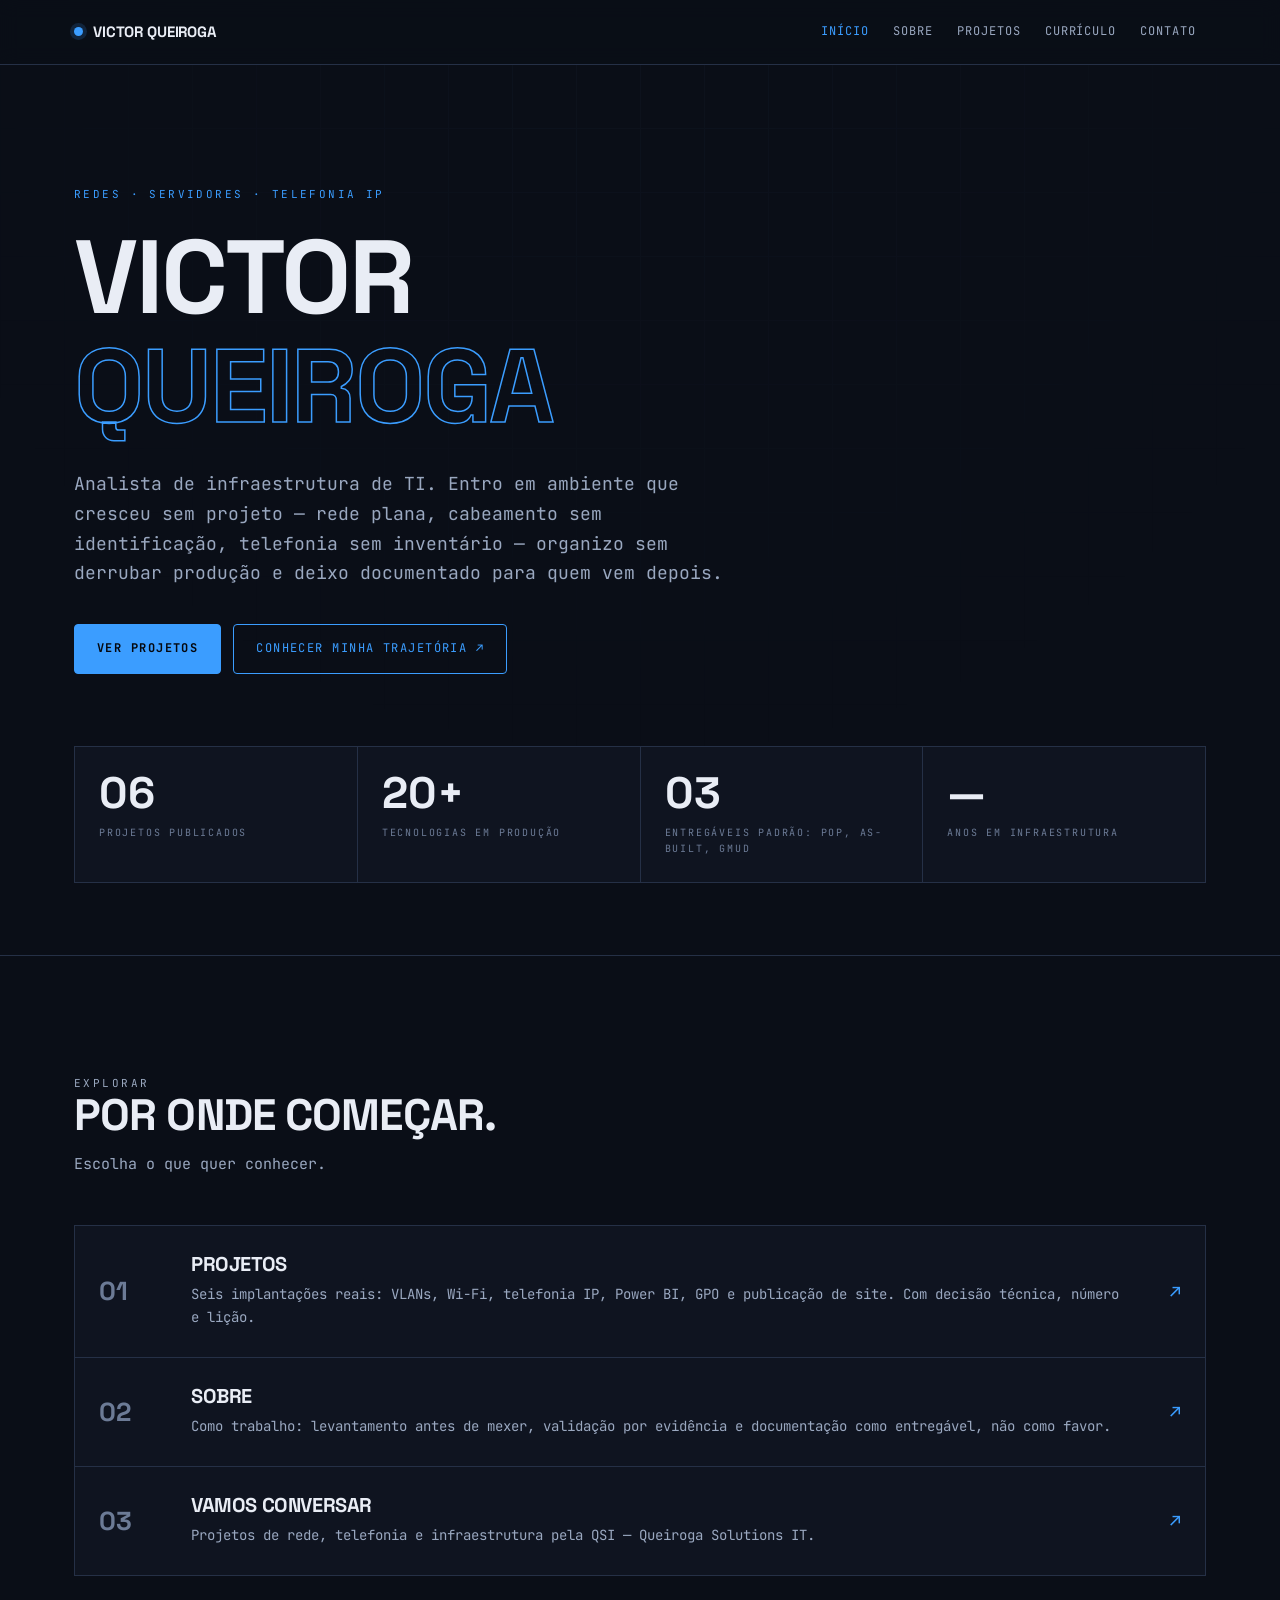
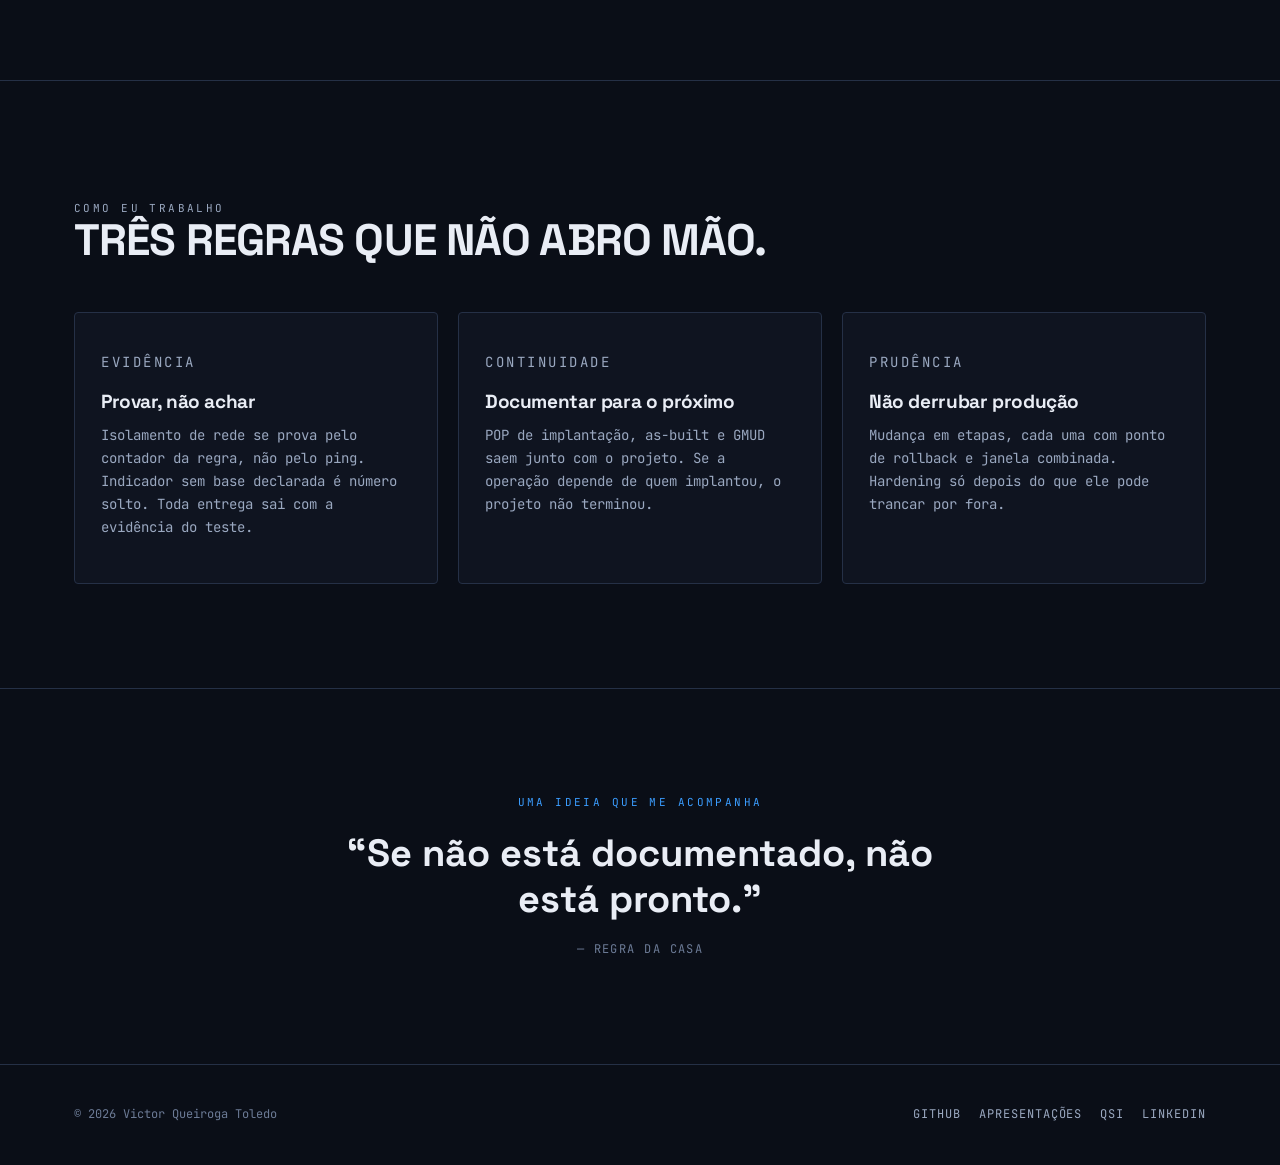
==== index.html @ 021fa3d0 "Estrutura inicial: VictorQueirogaToledo.github.io" ====
<!DOCTYPE html>
<html lang="pt-BR">
<head>
<meta charset="utf-8">
<meta name="viewport" content="width=device-width, initial-scale=1">
<title>Victor Queiroga Toledo — Infraestrutura de TI</title>
<meta name="description" content="Analista de infraestrutura de TI: redes e VLANs, telefonia IP, Microsoft 365 e Active Directory, com documentação como entregável. Projetos, trajetória e contato.">
<meta name="author" content="Victor Queiroga Toledo">
<meta property="og:title" content="Victor Queiroga Toledo — Infraestrutura de TI">
<meta property="og:description" content="Redes, servidores e telefonia que ficam de pé — com documentação que sobrevive à troca de quem opera.">
<meta property="og:type" content="website">
<link rel="preconnect" href="https://fonts.googleapis.com">
<link rel="preconnect" href="https://fonts.gstatic.com" crossorigin>
<link href="https://fonts.googleapis.com/css2?family=JetBrains+Mono:wght@400;500;700&family=Space+Grotesk:wght@500;700;800&display=swap" rel="stylesheet">
<link rel="stylesheet" href="assets/styles.css">
</head>
<body>
<a class="skip" href="#conteudo">Ir para o conteúdo</a>

<header class="site-nav">
  <div class="nav-inner">
    <a class="brand" href="index.html"><span class="dot"></span> VICTOR QUEIROGA</a>
    <button class="nav-toggle" id="navToggle" aria-expanded="false" aria-controls="navLinks">MENU</button>
    <nav class="nav-links" id="navLinks" aria-label="Navegação principal">
      <a href="index.html" aria-current="page">Início</a>
      <a href="sobre.html">Sobre</a>
      <a href="projetos.html">Projetos</a>
      <a href="curriculo.html">Currículo</a>
      <a href="contato.html">Contato</a>
    </nav>
  </div>
</header>

<main id="conteudo">

  <section class="home-stage">
    <div class="wrap">
      <p class="eyebrow">REDES · SERVIDORES · TELEFONIA IP</p>
      <h1><span>Victor</span><span>Queiroga</span></h1>
      <p class="lede">
        Analista de infraestrutura de TI. Entro em ambiente que cresceu sem projeto — rede plana,
        cabeamento sem identificação, telefonia sem inventário — organizo sem derrubar produção
        e deixo documentado para quem vem depois.
      </p>

      <div class="cta-row">
        <a class="btn btn-solid" href="projetos.html">Ver projetos</a>
        <a class="btn btn-ghost" href="sobre.html">Conhecer minha trajetória ↗</a>
      </div>

      <div class="stats">
        <div class="stat"><b>06</b><span>projetos publicados</span></div>
        <div class="stat"><b>20+</b><span>tecnologias em produção</span></div>
        <div class="stat"><b>03</b><span>entregáveis padrão: POP, as-built, GMUD</span></div>
        <div class="stat"><b class="todo">—</b><span>anos em infraestrutura</span></div>
      </div>
    </div>
  </section>

  <section class="section" id="caminhos">
    <div class="wrap">
      <div class="section-head">
        <p class="eyebrow">EXPLORAR</p>
        <h2>Por onde começar.</h2>
        <p>Escolha o que quer conhecer.</p>
      </div>

      <nav class="path-list" aria-label="Seções do site">
        <a class="path" href="projetos.html">
          <span class="path-num">01</span>
          <span>
            <h3>Projetos</h3>
            <p>Seis implantações reais: VLANs, Wi-Fi, telefonia IP, Power BI, GPO e publicação de site. Com decisão técnica, número e lição.</p>
          </span>
          <span class="path-arrow" aria-hidden="true">↗</span>
        </a>
        <a class="path" href="sobre.html">
          <span class="path-num">02</span>
          <span>
            <h3>Sobre</h3>
            <p>Como trabalho: levantamento antes de mexer, validação por evidência e documentação como entregável, não como favor.</p>
          </span>
          <span class="path-arrow" aria-hidden="true">↗</span>
        </a>
        <a class="path" href="contato.html">
          <span class="path-num">03</span>
          <span>
            <h3>Vamos conversar</h3>
            <p>Projetos de rede, telefonia e infraestrutura pela QSI — Queiroga Solutions IT.</p>
          </span>
          <span class="path-arrow" aria-hidden="true">↗</span>
        </a>
      </nav>
    </div>
  </section>

  <section class="section">
    <div class="wrap">
      <div class="section-head">
        <p class="eyebrow">COMO EU TRABALHO</p>
        <h2>Três regras que não abro mão.</h2>
      </div>

      <div class="cards">
        <article class="card">
          <p class="card-kicker">Evidência</p>
          <h3>Provar, não achar</h3>
          <p>Isolamento de rede se prova pelo contador da regra, não pelo ping. Indicador sem base declarada é número solto. Toda entrega sai com a evidência do teste.</p>
        </article>
        <article class="card">
          <p class="card-kicker">Continuidade</p>
          <h3>Documentar para o próximo</h3>
          <p>POP de implantação, as-built e GMUD saem junto com o projeto. Se a operação depende de quem implantou, o projeto não terminou.</p>
        </article>
        <article class="card">
          <p class="card-kicker">Prudência</p>
          <h3>Não derrubar produção</h3>
          <p>Mudança em etapas, cada uma com ponto de rollback e janela combinada. Hardening só depois do que ele pode trancar por fora.</p>
        </article>
      </div>
    </div>
  </section>

  <section class="page-thought">
    <div class="wrap">
      <p class="eyebrow">UMA IDEIA QUE ME ACOMPANHA</p>
      <blockquote>“Se não está documentado, não está pronto.”</blockquote>
      <cite>— regra da casa</cite>
    </div>
  </section>

</main>

<footer class="site-footer">
  <div class="footer-inner">
    <span>© <span id="ano">2026</span> Victor Queiroga Toledo</span>
    <nav class="footer-links" aria-label="Links externos">
      <a href="https://github.com/VictorQueirogaToledo">GitHub</a>
      <a href="https://github.com/VictorQueirogaToledo/apresentacoes">Apresentações</a>
      <a href="https://queirogasolution.com.br">QSI</a>
      <a href="https://www.linkedin.com/in/SEU-LINKEDIN/" class="todo">LinkedIn</a>
    </nav>
  </div>
</footer>

<script src="assets/site.js"></script>
</body>
</html>
---- assets/styles.css ----
/* ==========================================================================
   Victor Queiroga Toledo — portfólio
   Paleta QSI: azul / azul escuro / branco sobre fundo grafite
   ========================================================================== */

:root {
  --bg: #0a0e17;
  --surface: #0f1420;
  --card: #141a28;
  --border: #253046;
  --accent: #3b9dff;
  --accent-2: #1e63d0;
  --accent-3: #ff8a4c;
  --text: #e9edf5;
  --muted: #9aa8c0;
  --muted-2: #6c7b96;
  --glow: rgba(59, 157, 255, 0.16);
  --ok: #3ddc97;

  --mono: "JetBrains Mono", ui-monospace, SFMono-Regular, Menlo, monospace;
  --display: "Space Grotesk", "Segoe UI", system-ui, sans-serif;

  --maxw: 1180px;
  --gutter: 24px;
  --radius: 4px;
}

*,
*::before,
*::after {
  box-sizing: border-box;
}

html {
  scroll-behavior: smooth;
}

body {
  margin: 0;
  background: var(--bg);
  color: var(--text);
  font-family: var(--mono);
  font-size: 15px;
  line-height: 1.65;
  -webkit-font-smoothing: antialiased;
}

/* textura de fundo discreta */
body::before {
  content: "";
  position: fixed;
  inset: 0;
  z-index: 0;
  pointer-events: none;
  background-image:
    linear-gradient(var(--border) 1px, transparent 1px),
    linear-gradient(90deg, var(--border) 1px, transparent 1px);
  background-size: 64px 64px;
  opacity: 0.16;
  mask-image: radial-gradient(circle at 50% 0%, #000 0%, transparent 70%);
}

main,
.site-nav,
.site-footer {
  position: relative;
  z-index: 1;
}

h1,
h2,
h3,
h4 {
  font-family: var(--display);
  font-weight: 800;
  line-height: 1.05;
  letter-spacing: -0.02em;
  margin: 0;
}

a {
  color: var(--accent);
  text-decoration: none;
}

a:hover {
  text-decoration: underline;
  text-underline-offset: 3px;
}

p {
  margin: 0 0 1rem;
}

::selection {
  background: var(--accent);
  color: #05080f;
}

:focus-visible {
  outline: 2px solid var(--accent);
  outline-offset: 3px;
}

.wrap {
  max-width: var(--maxw);
  margin: 0 auto;
  padding: 0 var(--gutter);
}

.skip {
  position: absolute;
  left: -9999px;
}

.skip:focus {
  left: 12px;
  top: 12px;
  z-index: 50;
  background: var(--accent);
  color: #05080f;
  padding: 8px 14px;
}

/* ============================== navegação ============================== */

.site-nav {
  position: sticky;
  top: 0;
  z-index: 40;
  background: rgba(10, 14, 23, 0.86);
  backdrop-filter: blur(10px);
  border-bottom: 1px solid var(--border);
}

.nav-inner {
  max-width: var(--maxw);
  margin: 0 auto;
  padding: 14px var(--gutter);
  display: flex;
  align-items: center;
  justify-content: space-between;
  gap: 16px;
}

.brand {
  font-family: var(--display);
  font-weight: 800;
  font-size: 15px;
  letter-spacing: -0.01em;
  color: var(--text);
  display: inline-flex;
  align-items: center;
  gap: 10px;
}

.brand:hover {
  text-decoration: none;
}

.brand .dot {
  width: 9px;
  height: 9px;
  background: var(--accent);
  border-radius: 50%;
  box-shadow: 0 0 0 4px var(--glow);
}

.nav-links {
  display: flex;
  gap: 4px;
  align-items: center;
}

.nav-links a {
  color: var(--muted);
  font-size: 12px;
  letter-spacing: 0.08em;
  text-transform: uppercase;
  padding: 8px 10px;
  border-radius: var(--radius);
}

.nav-links a:hover {
  color: var(--text);
  background: var(--card);
  text-decoration: none;
}

.nav-links a[aria-current="page"] {
  color: var(--accent);
}

.nav-toggle {
  display: none;
  background: transparent;
  border: 1px solid var(--border);
  color: var(--text);
  font-family: var(--mono);
  font-size: 12px;
  letter-spacing: 0.08em;
  padding: 8px 12px;
  border-radius: var(--radius);
  cursor: pointer;
}

/* ============================== hero ============================== */

.eyebrow {
  font-size: 11px;
  letter-spacing: 0.22em;
  text-transform: uppercase;
  color: var(--accent);
  margin: 0 0 20px;
}

.home-stage {
  padding: clamp(56px, 11vw, 120px) 0 clamp(40px, 7vw, 72px);
}

.home-stage h1 {
  font-size: clamp(44px, 11vw, 104px);
  text-transform: uppercase;
}

.home-stage h1 span {
  display: block;
}

.home-stage h1 span:last-child {
  color: transparent;
  -webkit-text-stroke: 1.5px var(--accent);
}

.lede {
  color: var(--muted);
  font-size: clamp(15px, 1.6vw, 18px);
  max-width: 60ch;
  margin: 28px 0 0;
}

.cta-row {
  display: flex;
  flex-wrap: wrap;
  gap: 12px;
  margin-top: 36px;
}

.btn {
  display: inline-flex;
  align-items: center;
  gap: 8px;
  font-size: 12px;
  letter-spacing: 0.12em;
  text-transform: uppercase;
  padding: 14px 22px;
  border-radius: var(--radius);
  border: 1px solid var(--accent);
  transition: transform 0.15s ease, background 0.15s ease, color 0.15s ease;
}

.btn:hover {
  text-decoration: none;
  transform: translateY(-2px);
}

.btn-solid {
  background: var(--accent);
  color: #05080f;
  font-weight: 700;
}

.btn-solid:hover {
  background: #5cb0ff;
}

.btn-ghost {
  color: var(--accent);
  background: transparent;
}

.btn-ghost:hover {
  background: var(--glow);
}

/* ============================== números ============================== */

.stats {
  display: grid;
  grid-template-columns: repeat(auto-fit, minmax(160px, 1fr));
  gap: 1px;
  background: var(--border);
  border: 1px solid var(--border);
  margin: clamp(40px, 6vw, 72px) 0 0;
}

.stat {
  background: var(--surface);
  padding: 24px;
}

.stat b {
  display: block;
  font-family: var(--display);
  font-size: clamp(30px, 4.4vw, 44px);
  font-weight: 800;
  line-height: 1;
  color: var(--text);
}

.stat span {
  display: block;
  margin-top: 10px;
  font-size: 10px;
  letter-spacing: 0.18em;
  text-transform: uppercase;
  color: var(--muted-2);
}

/* ============================== seções ============================== */

.section {
  padding: clamp(56px, 9vw, 104px) 0;
  border-top: 1px solid var(--border);
}

.section-head {
  margin-bottom: clamp(28px, 4vw, 48px);
}

.section-head h2 {
  font-size: clamp(26px, 4.4vw, 44px);
  text-transform: uppercase;
}

.section-head p {
  color: var(--muted);
  margin: 14px 0 0;
  max-width: 62ch;
}

/* caminhos numerados */

.path-list {
  display: grid;
  gap: 1px;
  background: var(--border);
  border: 1px solid var(--border);
}

.path {
  display: grid;
  grid-template-columns: 72px 1fr 32px;
  align-items: center;
  gap: 20px;
  background: var(--surface);
  padding: 28px 24px;
  color: var(--text);
  transition: background 0.15s ease;
}

.path:hover {
  background: var(--card);
  text-decoration: none;
}

.path-num {
  font-family: var(--display);
  font-size: 26px;
  font-weight: 800;
  color: var(--muted-2);
}

.path:hover .path-num {
  color: var(--accent);
}

.path h3 {
  font-size: 20px;
  text-transform: uppercase;
}

.path p {
  color: var(--muted);
  margin: 8px 0 0;
  font-size: 14px;
}

.path-arrow {
  color: var(--accent);
  font-size: 18px;
  text-align: right;
}

/* cards de projeto */

.cards {
  display: grid;
  grid-template-columns: repeat(auto-fit, minmax(300px, 1fr));
  gap: 20px;
}

.card {
  display: flex;
  flex-direction: column;
  background: var(--surface);
  border: 1px solid var(--border);
  border-radius: var(--radius);
  padding: 26px;
  color: var(--text);
  transition: border-color 0.15s ease, transform 0.15s ease;
}

.card:hover {
  border-color: var(--accent);
  transform: translateY(-3px);
  text-decoration: none;
}

.card-kicker {
  font-size: 10px;
  letter-spacing: 0.18em;
  text-transform: uppercase;
  color: var(--accent);
  margin-bottom: 14px;
}

.card h3 {
  font-size: 19px;
}

.card p {
  color: var(--muted);
  font-size: 14px;
  margin: 12px 0 18px;
}

.tags {
  display: flex;
  flex-wrap: wrap;
  gap: 6px;
  margin-top: auto;
}

.tag {
  font-size: 10px;
  letter-spacing: 0.1em;
  text-transform: uppercase;
  color: var(--muted);
  border: 1px solid var(--border);
  border-radius: 999px;
  padding: 4px 10px;
}

/* listas e tabelas de conteúdo */

.prose {
  max-width: 78ch;
}

.prose h3 {
  font-size: 20px;
  margin: 40px 0 12px;
  text-transform: uppercase;
}

.prose ul {
  padding-left: 20px;
  color: var(--muted);
}

.prose li {
  margin-bottom: 8px;
}

.prose strong {
  color: var(--text);
}

.timeline {
  border-left: 1px solid var(--border);
  padding-left: 24px;
  margin: 0;
}

.timeline article {
  position: relative;
  padding-bottom: 36px;
}

.timeline article::before {
  content: "";
  position: absolute;
  left: -29px;
  top: 8px;
  width: 9px;
  height: 9px;
  border-radius: 50%;
  background: var(--accent);
  box-shadow: 0 0 0 4px var(--bg);
}

.timeline time {
  font-size: 11px;
  letter-spacing: 0.16em;
  text-transform: uppercase;
  color: var(--muted-2);
}

.timeline h3 {
  font-size: 19px;
  margin: 8px 0 6px;
}

.timeline p {
  color: var(--muted);
  margin: 0;
  font-size: 14px;
}

.chips {
  display: flex;
  flex-wrap: wrap;
  gap: 8px;
  margin: 0;
  padding: 0;
  list-style: none;
}

.chips li {
  font-size: 12px;
  color: var(--muted);
  border: 1px solid var(--border);
  background: var(--surface);
  border-radius: var(--radius);
  padding: 6px 12px;
}

.note {
  border-left: 2px solid var(--accent);
  background: var(--surface);
  padding: 16px 20px;
  color: var(--muted);
  font-size: 14px;
}

.todo {
  color: var(--accent-3);
}

/* pensamento / citação */

.page-thought {
  padding: clamp(56px, 9vw, 104px) 0;
  border-top: 1px solid var(--border);
  text-align: center;
}

.page-thought blockquote {
  font-family: var(--display);
  font-size: clamp(22px, 3.6vw, 38px);
  font-weight: 800;
  line-height: 1.2;
  margin: 18px auto 0;
  max-width: 24ch;
}

.page-thought cite {
  display: block;
  margin-top: 18px;
  font-family: var(--mono);
  font-style: normal;
  font-size: 12px;
  letter-spacing: 0.12em;
  text-transform: uppercase;
  color: var(--muted-2);
}

/* contato */

.contact-grid {
  display: grid;
  grid-template-columns: repeat(auto-fit, minmax(240px, 1fr));
  gap: 1px;
  background: var(--border);
  border: 1px solid var(--border);
}

.contact-item {
  background: var(--surface);
  padding: 26px;
}

.contact-item span {
  display: block;
  font-size: 10px;
  letter-spacing: 0.18em;
  text-transform: uppercase;
  color: var(--muted-2);
  margin-bottom: 10px;
}

.contact-item a,
.contact-item p {
  font-size: 15px;
  margin: 0;
}

/* ============================== footer ============================== */

.site-footer {
  border-top: 1px solid var(--border);
  padding: 40px 0;
  color: var(--muted-2);
  font-size: 12px;
}

.footer-inner {
  max-width: var(--maxw);
  margin: 0 auto;
  padding: 0 var(--gutter);
  display: flex;
  flex-wrap: wrap;
  gap: 16px;
  justify-content: space-between;
  align-items: center;
}

.footer-links {
  display: flex;
  flex-wrap: wrap;
  gap: 18px;
}

.footer-links a {
  color: var(--muted);
  letter-spacing: 0.08em;
  text-transform: uppercase;
}

/* ============================== responsivo ============================== */

@media (max-width: 760px) {
  .nav-toggle {
    display: inline-block;
  }

  .nav-links {
    display: none;
    position: absolute;
    top: 100%;
    left: 0;
    right: 0;
    flex-direction: column;
    align-items: stretch;
    gap: 0;
    background: var(--surface);
    border-bottom: 1px solid var(--border);
    padding: 8px var(--gutter) 16px;
  }

  .nav-links.open {
    display: flex;
  }

  .nav-links a {
    padding: 12px 4px;
    border-bottom: 1px solid var(--border);
  }

  .path {
    grid-template-columns: 48px 1fr;
  }

  .path-arrow {
    display: none;
  }
}

@media (prefers-reduced-motion: reduce) {
  html {
    scroll-behavior: auto;
  }

  * {
    transition: none !important;
    animation: none !important;
  }
}
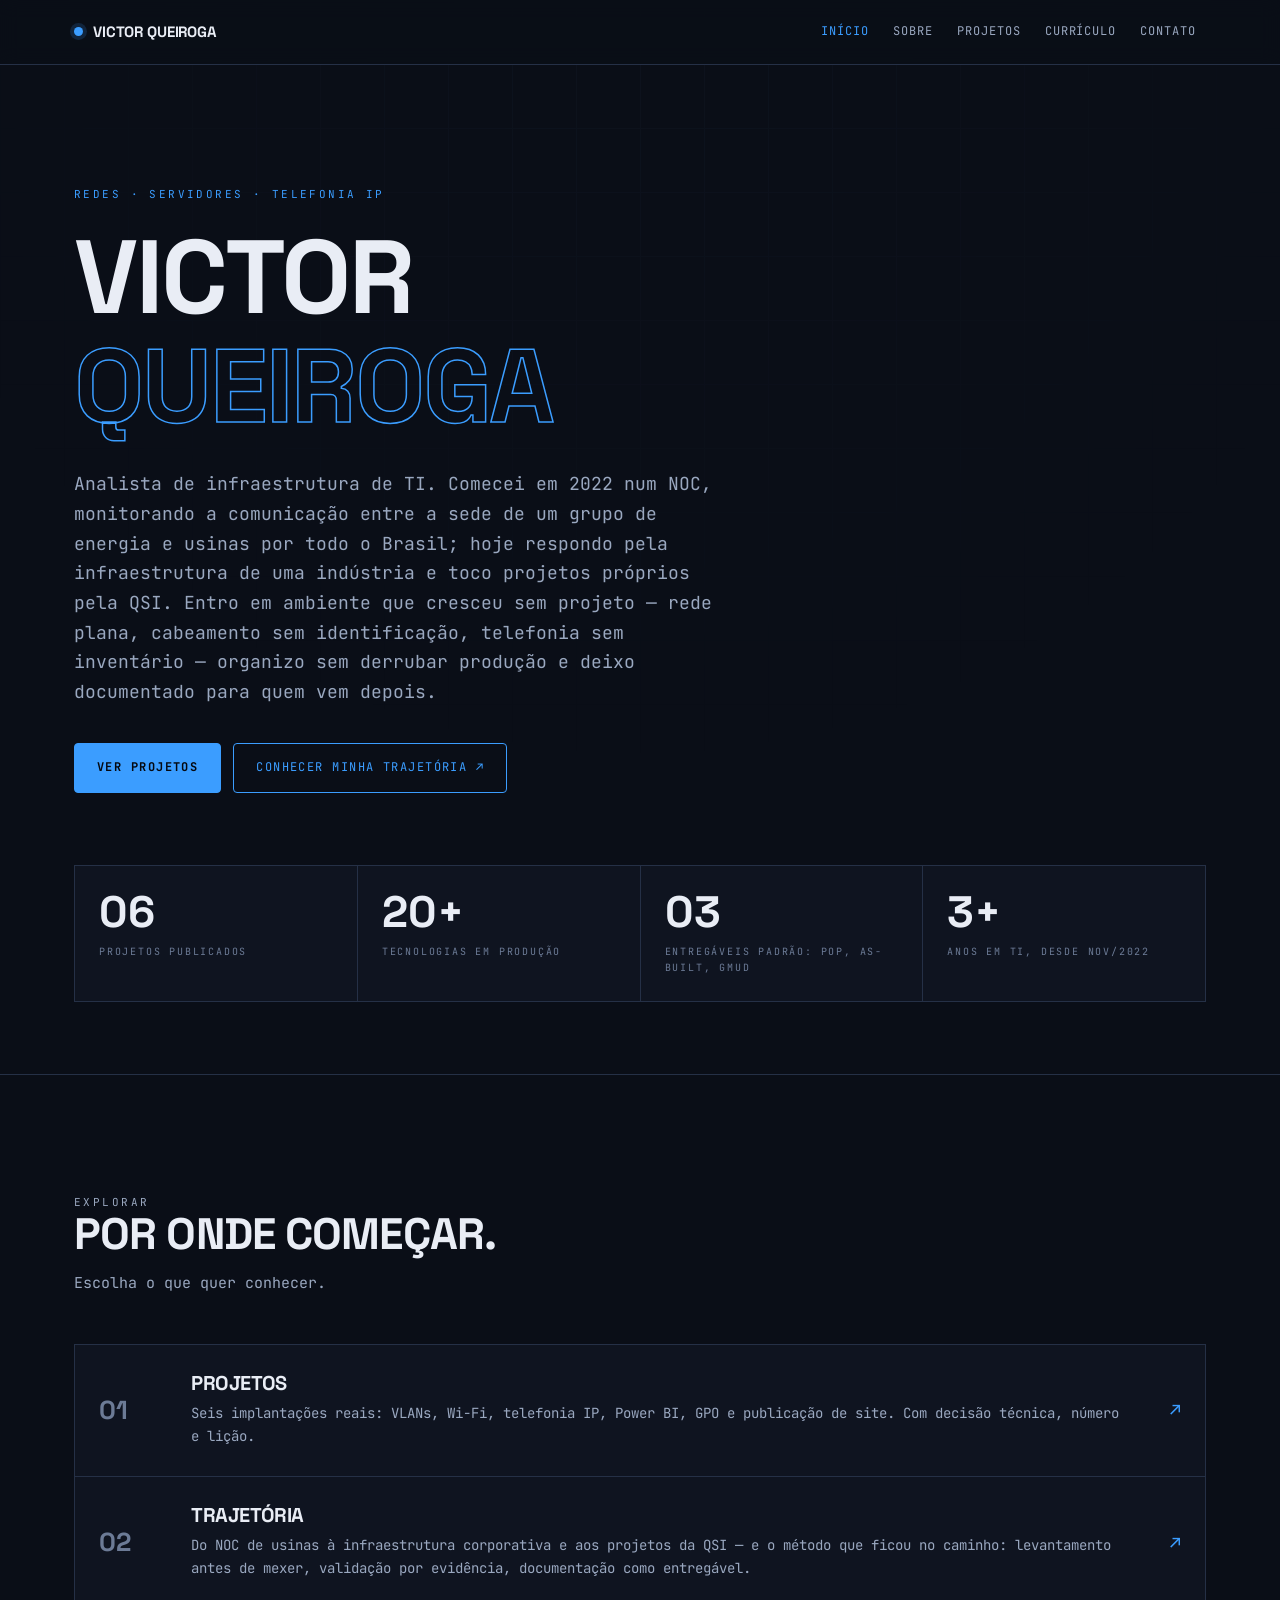
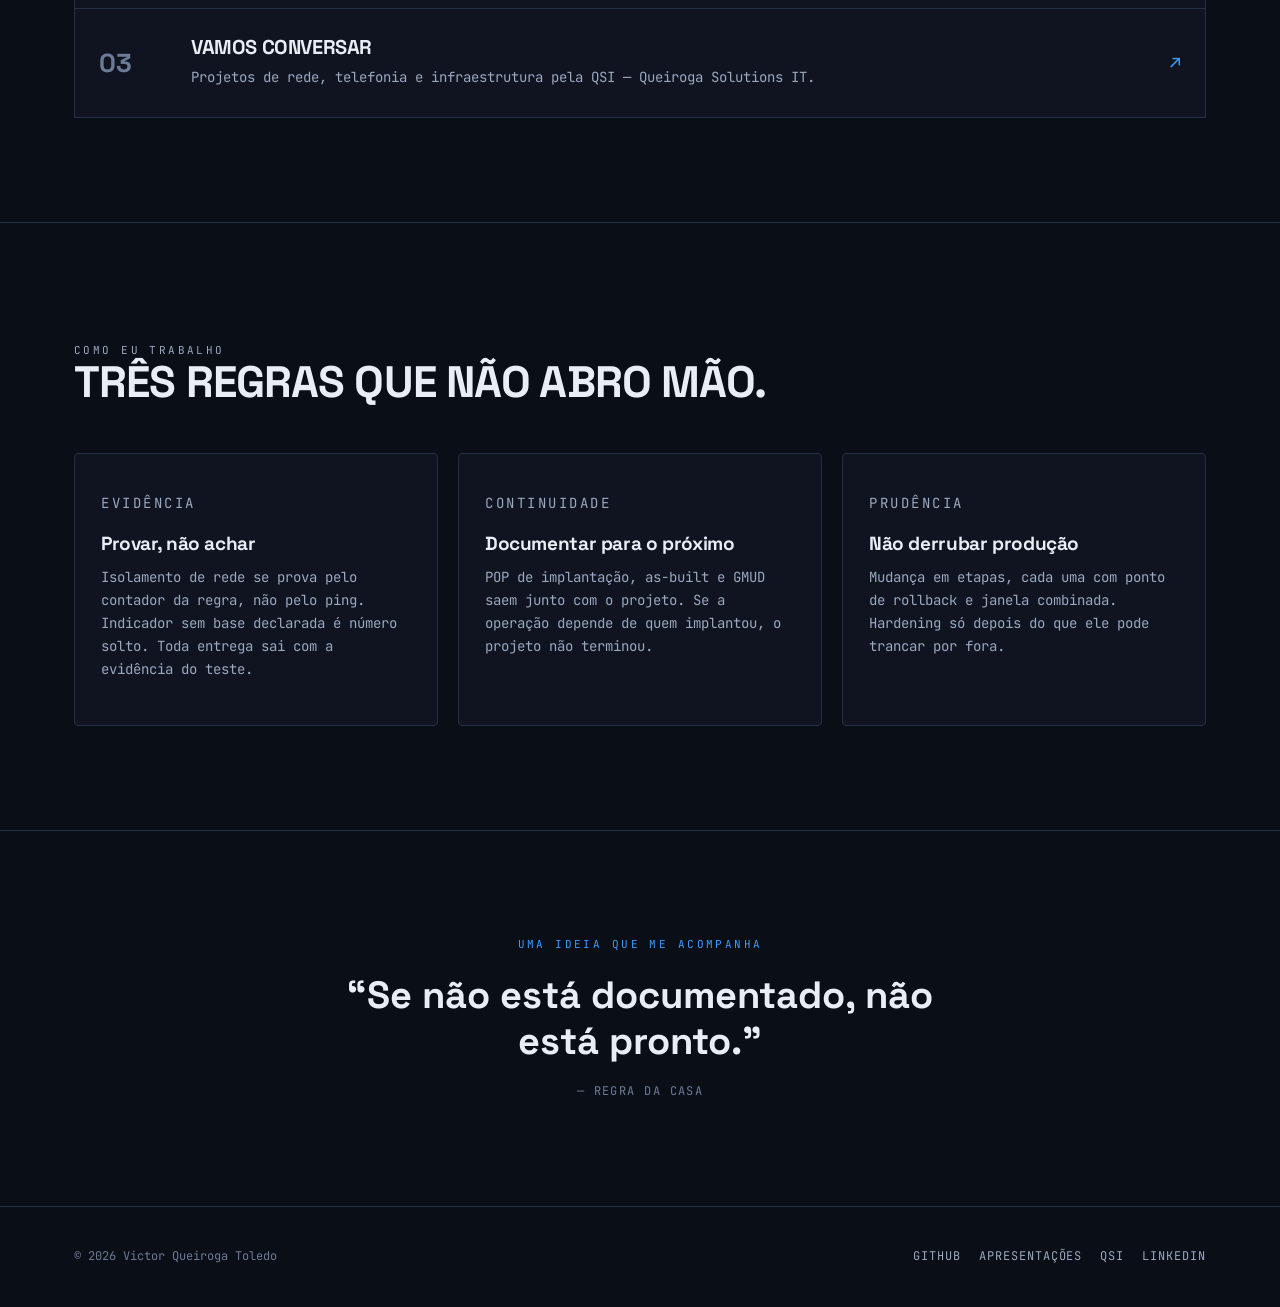
==== commit bd7bc858: "Adiciona trajetoria profissional completa desde nov/2022 - curriculo: linha do tempo com os 5 cargos" ====
--- a/index.html
+++ b/index.html
@@ -38,9 +38,11 @@
       <p class="eyebrow">REDES · SERVIDORES · TELEFONIA IP</p>
       <h1><span>Victor</span><span>Queiroga</span></h1>
       <p class="lede">
-        Analista de infraestrutura de TI. Entro em ambiente que cresceu sem projeto — rede plana,
-        cabeamento sem identificação, telefonia sem inventário — organizo sem derrubar produção
-        e deixo documentado para quem vem depois.
+        Analista de infraestrutura de TI. Comecei em 2022 num NOC, monitorando a comunicação entre
+        a sede de um grupo de energia e usinas por todo o Brasil; hoje respondo pela infraestrutura
+        de uma indústria e toco projetos próprios pela QSI. Entro em ambiente que cresceu sem
+        projeto — rede plana, cabeamento sem identificação, telefonia sem inventário — organizo sem
+        derrubar produção e deixo documentado para quem vem depois.
       </p>
 
       <div class="cta-row">
@@ -52,7 +54,7 @@
         <div class="stat"><b>06</b><span>projetos publicados</span></div>
         <div class="stat"><b>20+</b><span>tecnologias em produção</span></div>
         <div class="stat"><b>03</b><span>entregáveis padrão: POP, as-built, GMUD</span></div>
-        <div class="stat"><b class="todo">—</b><span>anos em infraestrutura</span></div>
+        <div class="stat"><b>3+</b><span>anos em TI, desde nov/2022</span></div>
       </div>
     </div>
   </section>
@@ -77,8 +79,8 @@
         <a class="path" href="sobre.html">
           <span class="path-num">02</span>
           <span>
-            <h3>Sobre</h3>
-            <p>Como trabalho: levantamento antes de mexer, validação por evidência e documentação como entregável, não como favor.</p>
+            <h3>Trajetória</h3>
+            <p>Do NOC de usinas à infraestrutura corporativa e aos projetos da QSI — e o método que ficou no caminho: levantamento antes de mexer, validação por evidência, documentação como entregável.</p>
           </span>
           <span class="path-arrow" aria-hidden="true">↗</span>
         </a>
@@ -138,7 +140,7 @@
       <a href="https://github.com/VictorQueirogaToledo">GitHub</a>
       <a href="https://github.com/VictorQueirogaToledo/apresentacoes">Apresentações</a>
       <a href="https://queirogasolution.com.br">QSI</a>
-      <a href="https://www.linkedin.com/in/SEU-LINKEDIN/" class="todo">LinkedIn</a>
+      <a href="https://www.linkedin.com/in/victor-queiroga-toledo/">LinkedIn</a>
     </nav>
   </div>
 </footer>
--- a/assets/styles.css
+++ b/assets/styles.css
@@ -514,8 +514,17 @@
 
 .timeline p {
   color: var(--muted);
-  margin: 0;
+  margin: 0 0 10px;
   font-size: 14px;
+}
+
+.timeline ul {
+  font-size: 14px;
+  margin: 0 0 10px;
+}
+
+.timeline article > *:last-child {
+  margin-bottom: 0;
 }
 
 .chips {
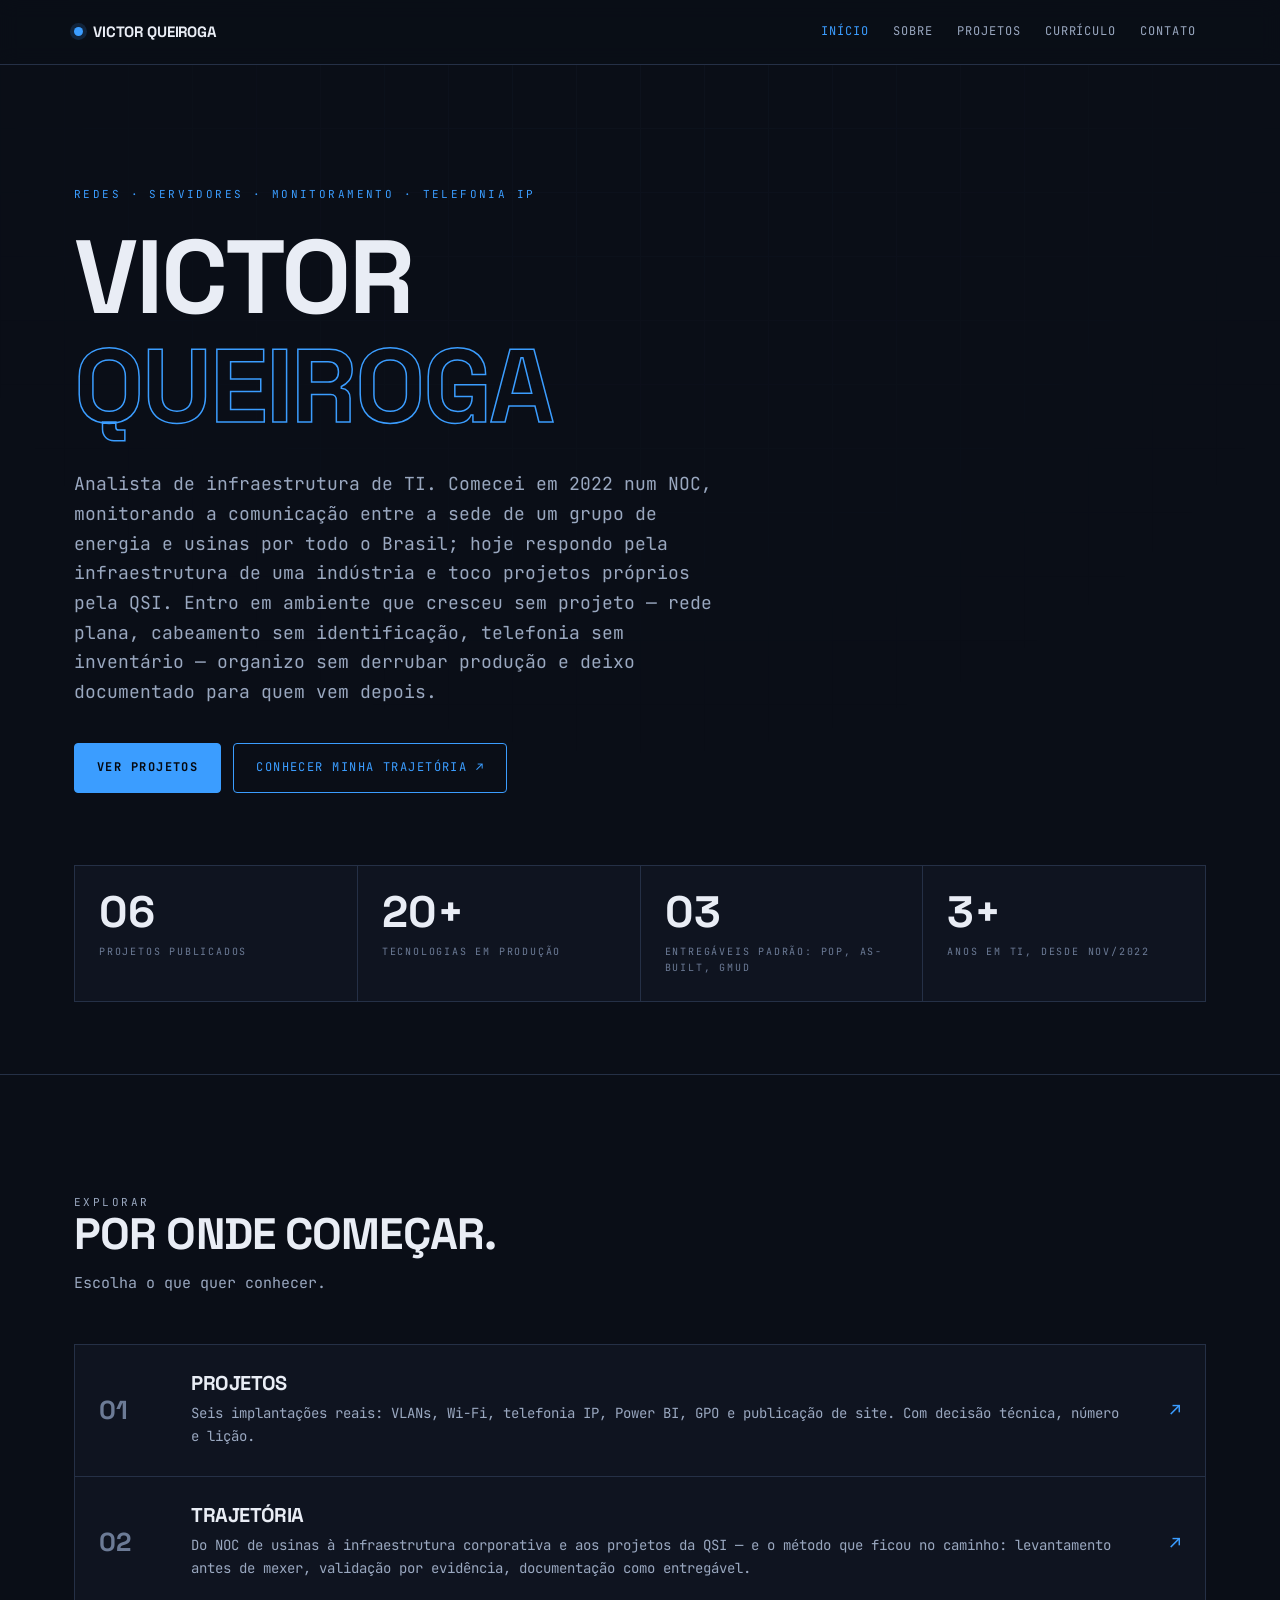
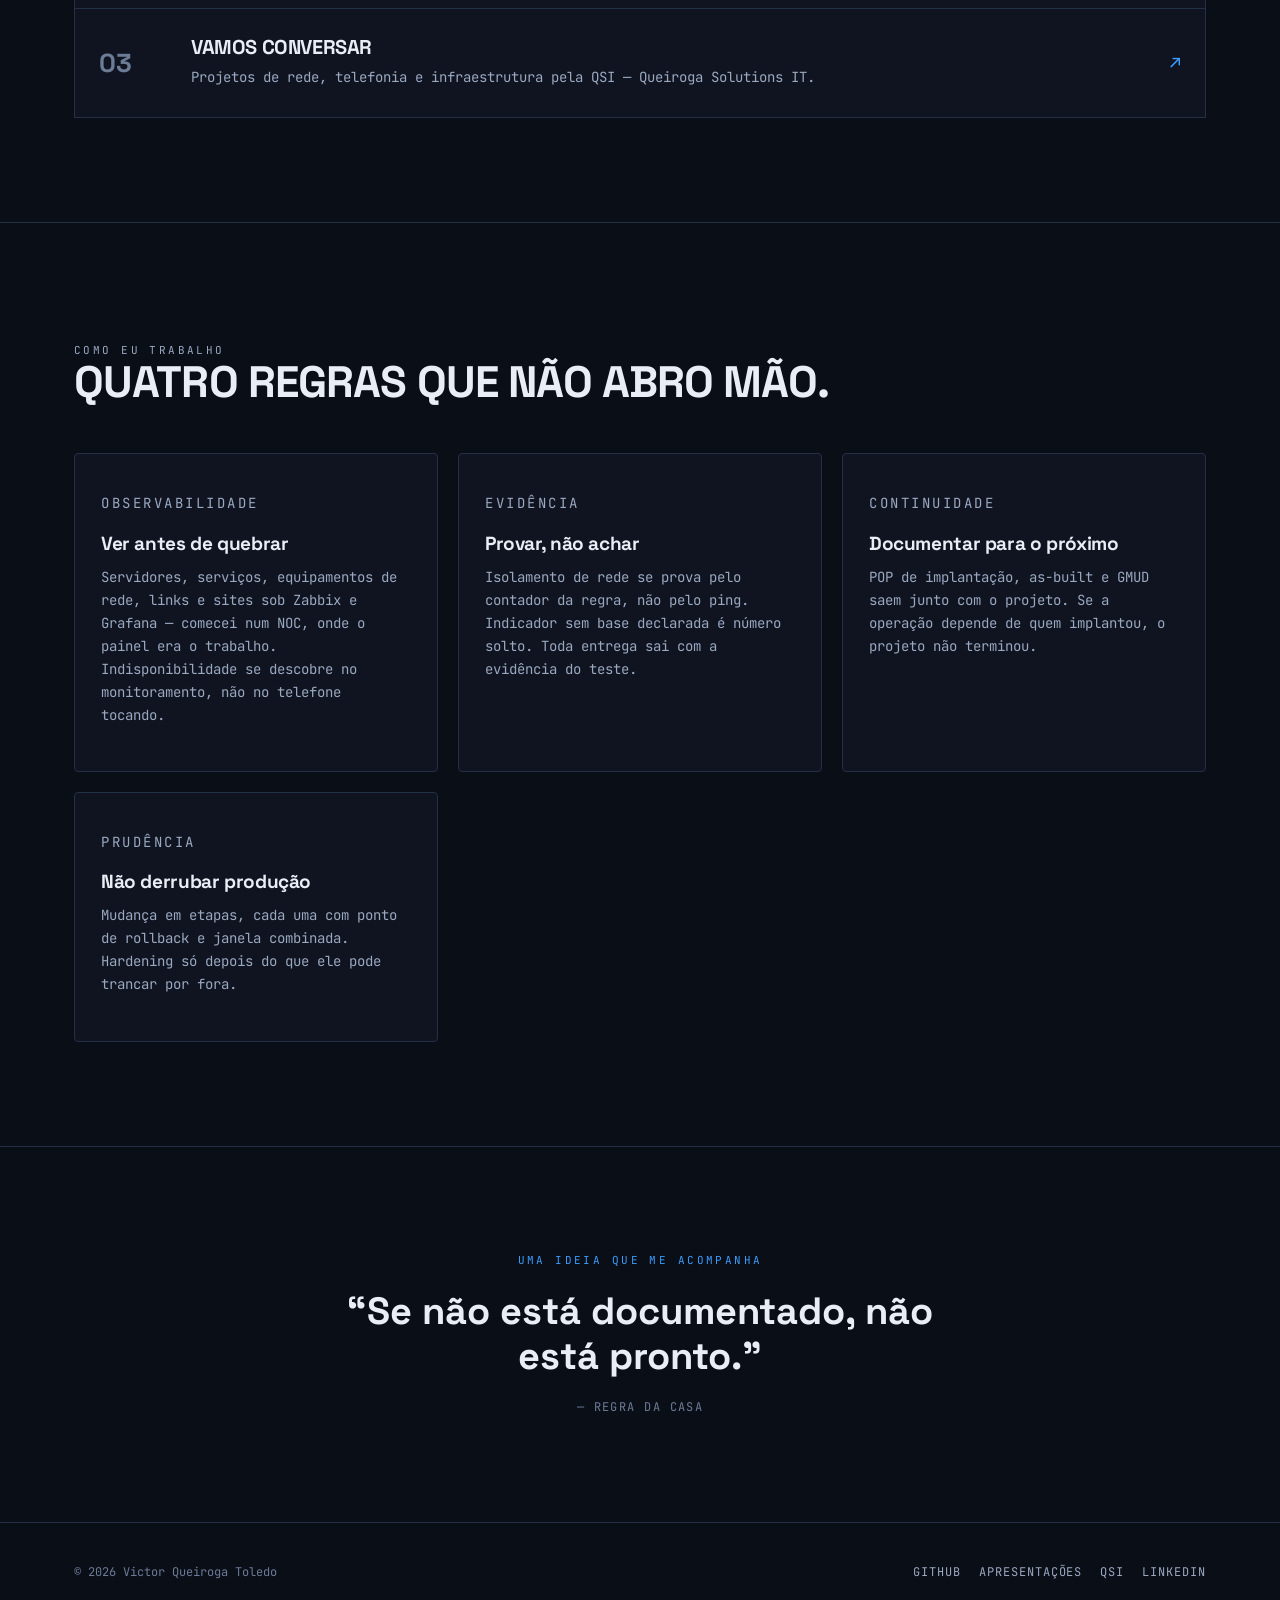
==== commit e4e6b275: "Destaca experiencia em monitoramento e observabilidade; corrige nivel de suporte - sobre: secao dedi" ====
--- a/index.html
+++ b/index.html
@@ -4,7 +4,7 @@
 <meta charset="utf-8">
 <meta name="viewport" content="width=device-width, initial-scale=1">
 <title>Victor Queiroga Toledo — Infraestrutura de TI</title>
-<meta name="description" content="Analista de infraestrutura de TI: redes e VLANs, telefonia IP, Microsoft 365 e Active Directory, com documentação como entregável. Projetos, trajetória e contato.">
+<meta name="description" content="Analista de infraestrutura de TI: redes e VLANs, monitoramento e observabilidade (Zabbix, Grafana, PRTG), telefonia IP, Microsoft 365 e Active Directory, com documentação como entregável.">
 <meta name="author" content="Victor Queiroga Toledo">
 <meta property="og:title" content="Victor Queiroga Toledo — Infraestrutura de TI">
 <meta property="og:description" content="Redes, servidores e telefonia que ficam de pé — com documentação que sobrevive à troca de quem opera.">
@@ -35,7 +35,7 @@
 
   <section class="home-stage">
     <div class="wrap">
-      <p class="eyebrow">REDES · SERVIDORES · TELEFONIA IP</p>
+      <p class="eyebrow">REDES · SERVIDORES · MONITORAMENTO · TELEFONIA IP</p>
       <h1><span>Victor</span><span>Queiroga</span></h1>
       <p class="lede">
         Analista de infraestrutura de TI. Comecei em 2022 num NOC, monitorando a comunicação entre
@@ -100,10 +100,15 @@
     <div class="wrap">
       <div class="section-head">
         <p class="eyebrow">COMO EU TRABALHO</p>
-        <h2>Três regras que não abro mão.</h2>
+        <h2>Quatro regras que não abro mão.</h2>
       </div>
 
       <div class="cards">
+        <article class="card">
+          <p class="card-kicker">Observabilidade</p>
+          <h3>Ver antes de quebrar</h3>
+          <p>Servidores, serviços, equipamentos de rede, links e sites sob Zabbix e Grafana — comecei num NOC, onde o painel era o trabalho. Indisponibilidade se descobre no monitoramento, não no telefone tocando.</p>
+        </article>
         <article class="card">
           <p class="card-kicker">Evidência</p>
           <h3>Provar, não achar</h3>
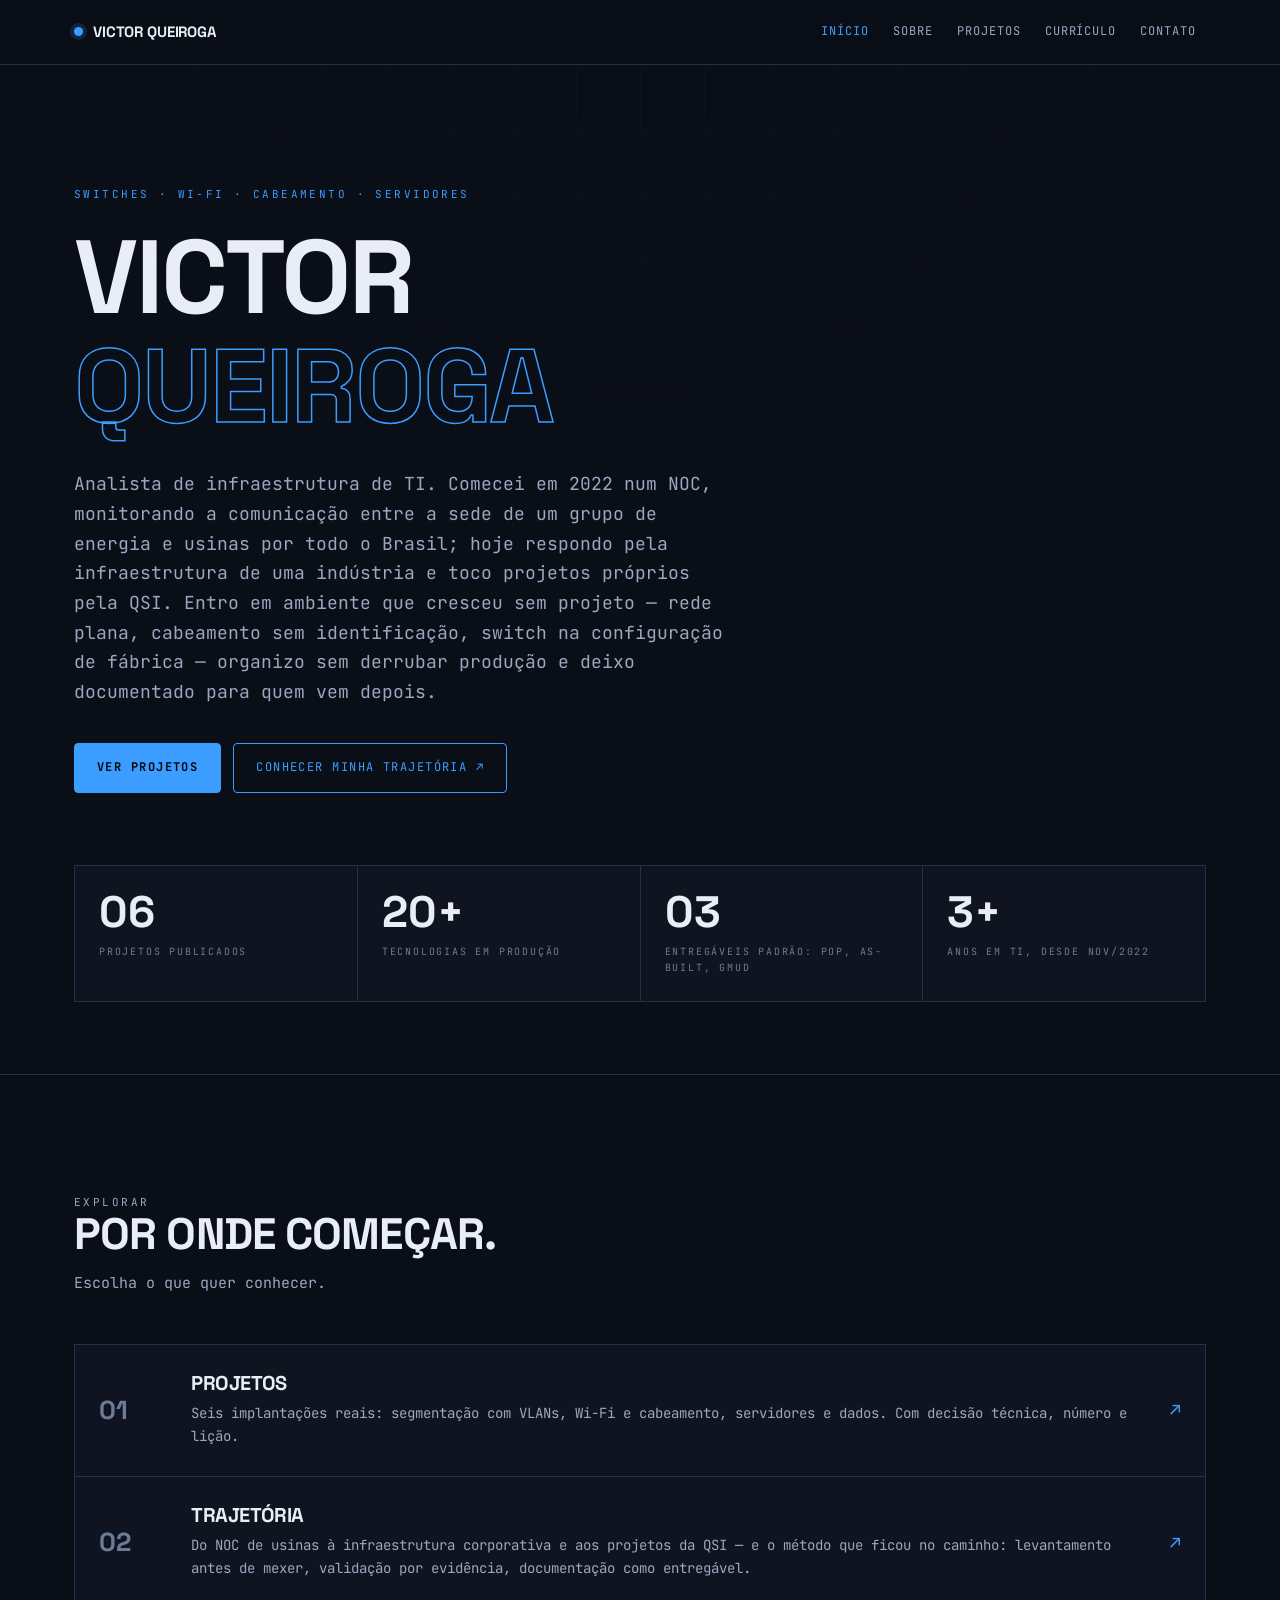
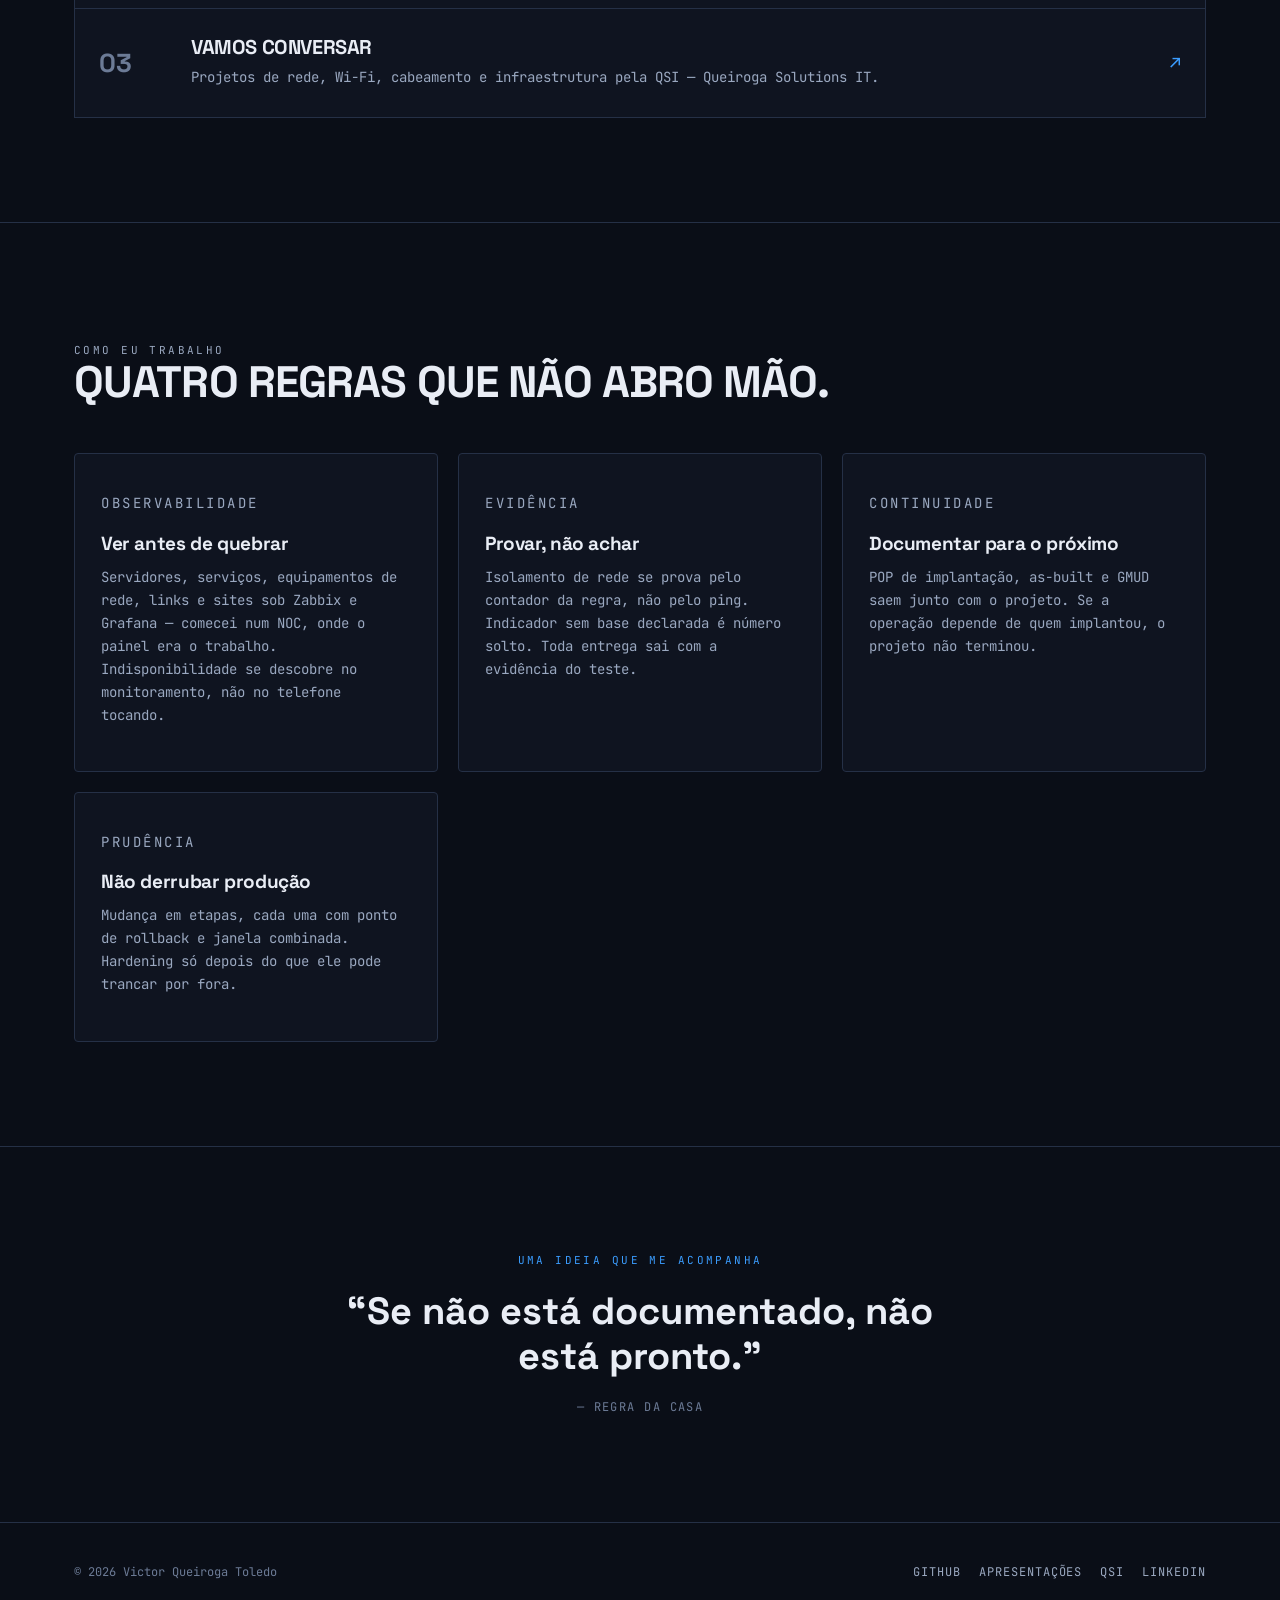
==== commit 9207b01c: "Reposiciona o foco: switch, Wi-Fi, cabeamento e servidores Telefonia IP e CFTV passam a aparecer com" ====
--- a/index.html
+++ b/index.html
@@ -4,10 +4,10 @@
 <meta charset="utf-8">
 <meta name="viewport" content="width=device-width, initial-scale=1">
 <title>Victor Queiroga Toledo — Infraestrutura de TI</title>
-<meta name="description" content="Analista de infraestrutura de TI: redes e VLANs, monitoramento e observabilidade (Zabbix, Grafana, PRTG), telefonia IP, Microsoft 365 e Active Directory, com documentação como entregável.">
+<meta name="description" content="Analista de infraestrutura de TI: switches e VLANs, Wi-Fi corporativo, cabeamento estruturado, servidores, Microsoft 365 e Active Directory, monitoramento com Zabbix, Grafana e PRTG.">
 <meta name="author" content="Victor Queiroga Toledo">
 <meta property="og:title" content="Victor Queiroga Toledo — Infraestrutura de TI">
-<meta property="og:description" content="Redes, servidores e telefonia que ficam de pé — com documentação que sobrevive à troca de quem opera.">
+<meta property="og:description" content="Switch, Wi-Fi, cabeamento e servidores que ficam de pé — com documentação que sobrevive à troca de quem opera.">
 <meta property="og:type" content="website">
 <link rel="preconnect" href="https://fonts.googleapis.com">
 <link rel="preconnect" href="https://fonts.gstatic.com" crossorigin>
@@ -35,13 +35,13 @@
 
   <section class="home-stage">
     <div class="wrap">
-      <p class="eyebrow">REDES · SERVIDORES · MONITORAMENTO · TELEFONIA IP</p>
+      <p class="eyebrow">SWITCHES · WI-FI · CABEAMENTO · SERVIDORES</p>
       <h1><span>Victor</span><span>Queiroga</span></h1>
       <p class="lede">
         Analista de infraestrutura de TI. Comecei em 2022 num NOC, monitorando a comunicação entre
         a sede de um grupo de energia e usinas por todo o Brasil; hoje respondo pela infraestrutura
         de uma indústria e toco projetos próprios pela QSI. Entro em ambiente que cresceu sem
-        projeto — rede plana, cabeamento sem identificação, telefonia sem inventário — organizo sem
+        projeto — rede plana, cabeamento sem identificação, switch na configuração de fábrica — organizo sem
         derrubar produção e deixo documentado para quem vem depois.
       </p>
 
@@ -72,7 +72,7 @@
           <span class="path-num">01</span>
           <span>
             <h3>Projetos</h3>
-            <p>Seis implantações reais: VLANs, Wi-Fi, telefonia IP, Power BI, GPO e publicação de site. Com decisão técnica, número e lição.</p>
+            <p>Seis implantações reais: segmentação com VLANs, Wi-Fi e cabeamento, servidores e dados. Com decisão técnica, número e lição.</p>
           </span>
           <span class="path-arrow" aria-hidden="true">↗</span>
         </a>
@@ -88,7 +88,7 @@
           <span class="path-num">03</span>
           <span>
             <h3>Vamos conversar</h3>
-            <p>Projetos de rede, telefonia e infraestrutura pela QSI — Queiroga Solutions IT.</p>
+            <p>Projetos de rede, Wi-Fi, cabeamento e infraestrutura pela QSI — Queiroga Solutions IT.</p>
           </span>
           <span class="path-arrow" aria-hidden="true">↗</span>
         </a>
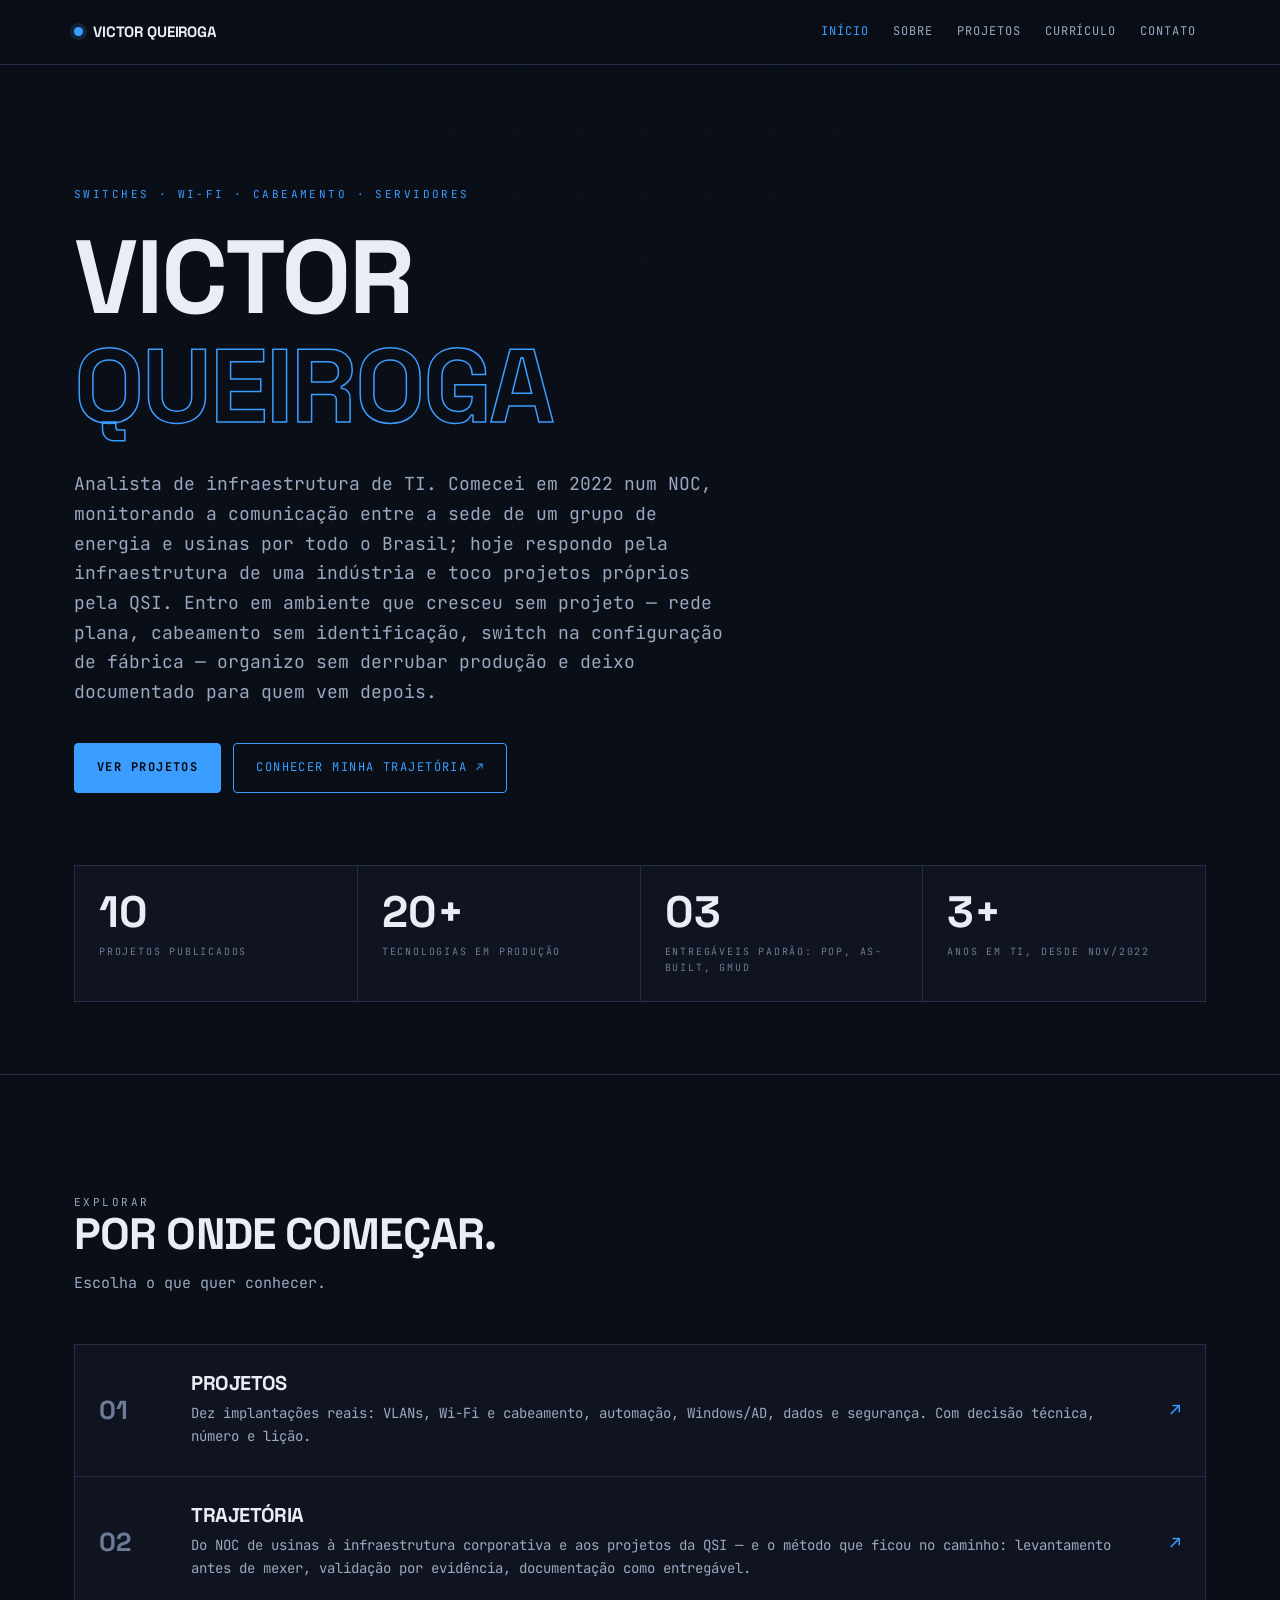
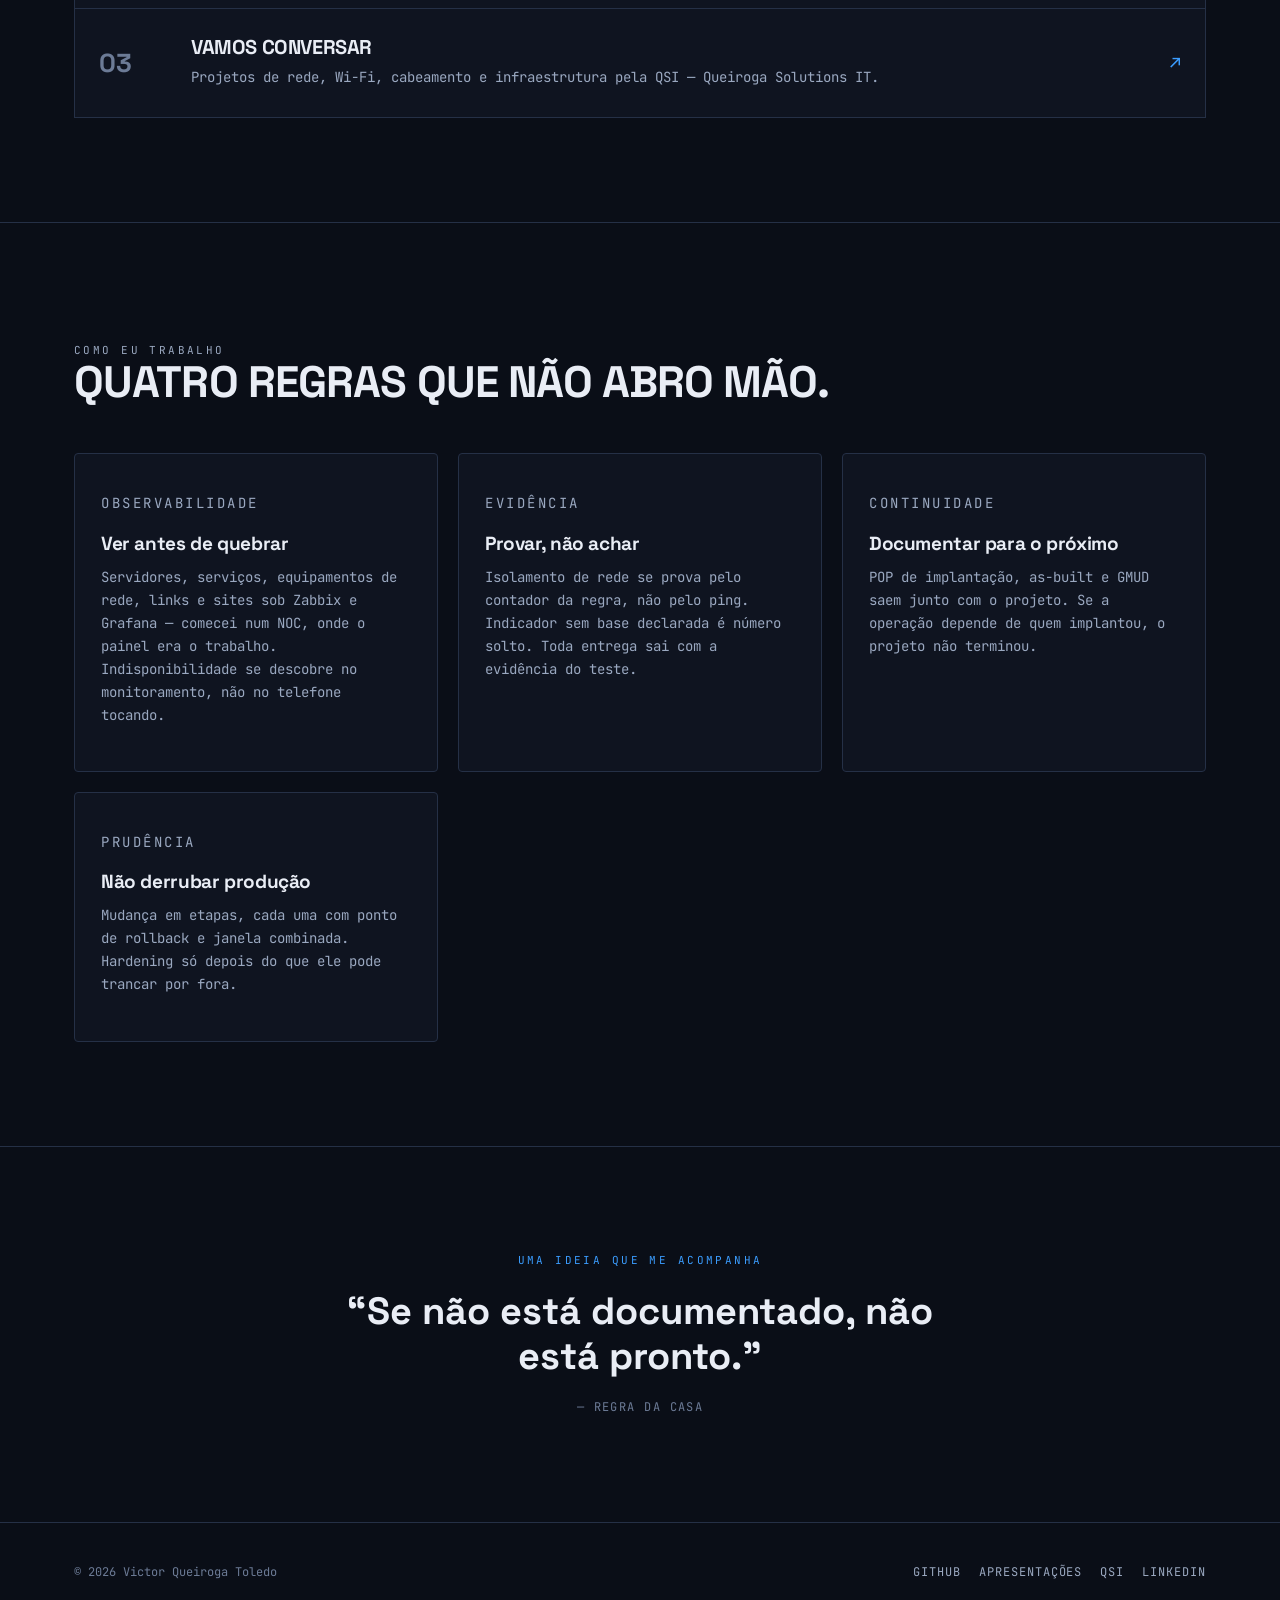
==== commit c15b74c4: "Projetos: de 6 para 10 cards, reagrupados por area Co-Authored-By: Claude Opus 5 <noreply@anthropic." ====
--- a/index.html
+++ b/index.html
@@ -51,7 +51,7 @@
       </div>
 
       <div class="stats">
-        <div class="stat"><b>06</b><span>projetos publicados</span></div>
+        <div class="stat"><b>10</b><span>projetos publicados</span></div>
         <div class="stat"><b>20+</b><span>tecnologias em produção</span></div>
         <div class="stat"><b>03</b><span>entregáveis padrão: POP, as-built, GMUD</span></div>
         <div class="stat"><b>3+</b><span>anos em TI, desde nov/2022</span></div>
@@ -72,7 +72,7 @@
           <span class="path-num">01</span>
           <span>
             <h3>Projetos</h3>
-            <p>Seis implantações reais: segmentação com VLANs, Wi-Fi e cabeamento, servidores e dados. Com decisão técnica, número e lição.</p>
+            <p>Dez implantações reais: VLANs, Wi-Fi e cabeamento, automação, Windows/AD, dados e segurança. Com decisão técnica, número e lição.</p>
           </span>
           <span class="path-arrow" aria-hidden="true">↗</span>
         </a>
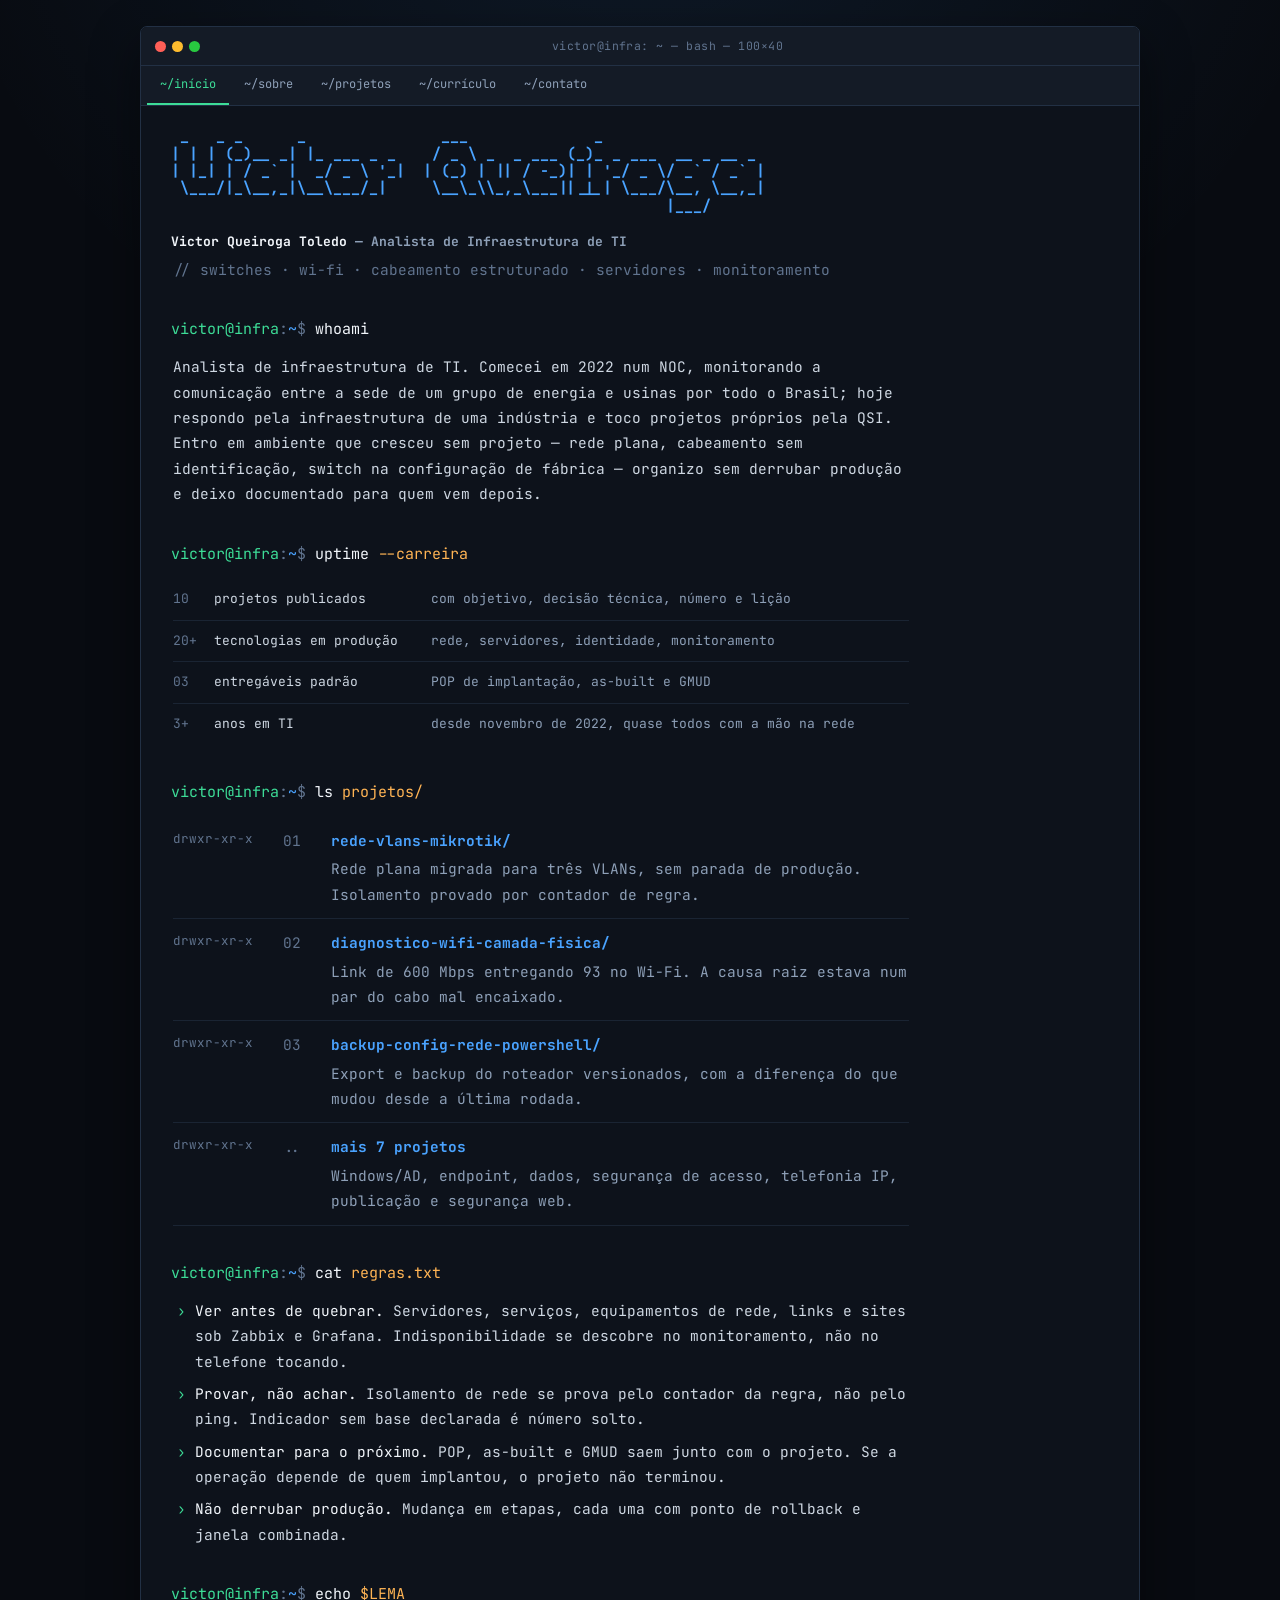
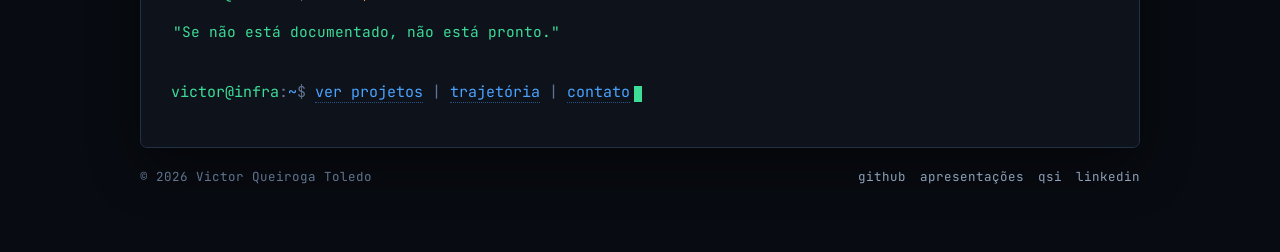
==== commit 724f627d: "Layout novo: portfolio como sessao de terminal Cada pagina e uma janela (barra de titulo + abas de c" ====
--- a/index.html
+++ b/index.html
@@ -11,143 +11,124 @@
 <meta property="og:type" content="website">
 <link rel="preconnect" href="https://fonts.googleapis.com">
 <link rel="preconnect" href="https://fonts.gstatic.com" crossorigin>
-<link href="https://fonts.googleapis.com/css2?family=JetBrains+Mono:wght@400;500;700&family=Space+Grotesk:wght@500;700;800&display=swap" rel="stylesheet">
+<link href="https://fonts.googleapis.com/css2?family=JetBrains+Mono:wght@400;500;700&display=swap" rel="stylesheet">
 <link rel="stylesheet" href="assets/styles.css">
 </head>
 <body>
 <a class="skip" href="#conteudo">Ir para o conteúdo</a>
 
-<header class="site-nav">
-  <div class="nav-inner">
-    <a class="brand" href="index.html"><span class="dot"></span> VICTOR QUEIROGA</a>
-    <button class="nav-toggle" id="navToggle" aria-expanded="false" aria-controls="navLinks">MENU</button>
-    <nav class="nav-links" id="navLinks" aria-label="Navegação principal">
-      <a href="index.html" aria-current="page">Início</a>
-      <a href="sobre.html">Sobre</a>
-      <a href="projetos.html">Projetos</a>
-      <a href="curriculo.html">Currículo</a>
-      <a href="contato.html">Contato</a>
-    </nav>
+<div class="term">
+  <div class="term-bar">
+    <span class="dots" aria-hidden="true"><i></i><i></i><i></i></span>
+    <span class="term-title">victor@infra: ~ — bash — 100×40</span>
   </div>
-</header>
 
-<main id="conteudo">
+  <nav class="tabs" aria-label="Navegação principal">
+    <a href="index.html" aria-current="page">~/início</a>
+    <a href="sobre.html">~/sobre</a>
+    <a href="projetos.html">~/projetos</a>
+    <a href="curriculo.html">~/currículo</a>
+    <a href="contato.html">~/contato</a>
+  </nav>
 
-  <section class="home-stage">
-    <div class="wrap">
-      <p class="eyebrow">SWITCHES · WI-FI · CABEAMENTO · SERVIDORES</p>
-      <h1><span>Victor</span><span>Queiroga</span></h1>
-      <p class="lede">
+  <main class="term-body" id="conteudo">
+
+    <p class="banner" aria-hidden="true"> _   _ _      _               ___              _
+| | | (_)__ _| |_ ___ _ _    / _ \ _  _ ___ (_)_ _ ___  __ _ __ _
+| |_| | / _` |  _/ _ \ '_|  | (_) | || / -_)| | '_/ _ \/ _` / _` |
+ \___/|_\__,_|\__\___/_|     \__\_\\_,_\___||_|_| \___/\__, \__,_|
+                                                       |___/</p>
+    <h1 class="banner-sub"><span class="strong">Victor Queiroga Toledo</span> — Analista de Infraestrutura de TI</h1>
+    <p class="out comment">// switches · wi-fi · cabeamento estruturado · servidores · monitoramento</p>
+
+    <p class="cmd"><span class="user">victor@infra</span><span class="sep">:</span><span class="path">~</span><span class="sig">$</span> whoami</p>
+    <div class="out">
+      <p>
         Analista de infraestrutura de TI. Comecei em 2022 num NOC, monitorando a comunicação entre
         a sede de um grupo de energia e usinas por todo o Brasil; hoje respondo pela infraestrutura
         de uma indústria e toco projetos próprios pela QSI. Entro em ambiente que cresceu sem
-        projeto — rede plana, cabeamento sem identificação, switch na configuração de fábrica — organizo sem
-        derrubar produção e deixo documentado para quem vem depois.
+        projeto — rede plana, cabeamento sem identificação, switch na configuração de fábrica —
+        organizo sem derrubar produção e deixo documentado para quem vem depois.
       </p>
+    </div>
 
-      <div class="cta-row">
-        <a class="btn btn-solid" href="projetos.html">Ver projetos</a>
-        <a class="btn btn-ghost" href="sobre.html">Conhecer minha trajetória ↗</a>
-      </div>
+    <p class="cmd"><span class="user">victor@infra</span><span class="sep">:</span><span class="path">~</span><span class="sig">$</span> uptime <span class="arg">--carreira</span></p>
+    <div class="out">
+      <table class="tbl">
+        <caption class="skip">Números da carreira</caption>
+        <tbody>
+          <tr><td class="num">10</td><td>projetos publicados</td><td class="wrap hide-sm">com objetivo, decisão técnica, número e lição</td></tr>
+          <tr><td class="num">20+</td><td>tecnologias em produção</td><td class="wrap hide-sm">rede, servidores, identidade, monitoramento</td></tr>
+          <tr><td class="num">03</td><td>entregáveis padrão</td><td class="wrap hide-sm">POP de implantação, as-built e GMUD</td></tr>
+          <tr><td class="num">3+</td><td>anos em TI</td><td class="wrap hide-sm">desde novembro de 2022, quase todos com a mão na rede</td></tr>
+        </tbody>
+      </table>
+    </div>
 
-      <div class="stats">
-        <div class="stat"><b>10</b><span>projetos publicados</span></div>
-        <div class="stat"><b>20+</b><span>tecnologias em produção</span></div>
-        <div class="stat"><b>03</b><span>entregáveis padrão: POP, as-built, GMUD</span></div>
-        <div class="stat"><b>3+</b><span>anos em TI, desde nov/2022</span></div>
-      </div>
+    <p class="cmd"><span class="user">victor@infra</span><span class="sep">:</span><span class="path">~</span><span class="sig">$</span> ls <span class="arg">projetos/</span></p>
+    <div class="out entries">
+      <a class="entry" href="projetos.html">
+        <span class="perm">drwxr-xr-x</span>
+        <span class="id">01</span>
+        <span>
+          <span class="name">rede-vlans-mikrotik/</span>
+          <span class="desc">Rede plana migrada para três VLANs, sem parada de produção. Isolamento provado por contador de regra.</span>
+        </span>
+      </a>
+      <a class="entry" href="projetos.html">
+        <span class="perm">drwxr-xr-x</span>
+        <span class="id">02</span>
+        <span>
+          <span class="name">diagnostico-wifi-camada-fisica/</span>
+          <span class="desc">Link de 600 Mbps entregando 93 no Wi-Fi. A causa raiz estava num par do cabo mal encaixado.</span>
+        </span>
+      </a>
+      <a class="entry" href="projetos.html">
+        <span class="perm">drwxr-xr-x</span>
+        <span class="id">03</span>
+        <span>
+          <span class="name">backup-config-rede-powershell/</span>
+          <span class="desc">Export e backup do roteador versionados, com a diferença do que mudou desde a última rodada.</span>
+        </span>
+      </a>
+      <a class="entry" href="projetos.html">
+        <span class="perm">drwxr-xr-x</span>
+        <span class="id">..</span>
+        <span>
+          <span class="name">mais 7 projetos</span>
+          <span class="desc">Windows/AD, endpoint, dados, segurança de acesso, telefonia IP, publicação e segurança web.</span>
+        </span>
+      </a>
     </div>
-  </section>
 
-  <section class="section" id="caminhos">
-    <div class="wrap">
-      <div class="section-head">
-        <p class="eyebrow">EXPLORAR</p>
-        <h2>Por onde começar.</h2>
-        <p>Escolha o que quer conhecer.</p>
-      </div>
+    <p class="cmd"><span class="user">victor@infra</span><span class="sep">:</span><span class="path">~</span><span class="sig">$</span> cat <span class="arg">regras.txt</span></p>
+    <div class="out">
+      <ul class="list">
+        <li><span class="k">Ver antes de quebrar.</span> Servidores, serviços, equipamentos de rede, links e sites sob Zabbix e Grafana. Indisponibilidade se descobre no monitoramento, não no telefone tocando.</li>
+        <li><span class="k">Provar, não achar.</span> Isolamento de rede se prova pelo contador da regra, não pelo ping. Indicador sem base declarada é número solto.</li>
+        <li><span class="k">Documentar para o próximo.</span> POP, as-built e GMUD saem junto com o projeto. Se a operação depende de quem implantou, o projeto não terminou.</li>
+        <li><span class="k">Não derrubar produção.</span> Mudança em etapas, cada uma com ponto de rollback e janela combinada.</li>
+      </ul>
+    </div>
 
-      <nav class="path-list" aria-label="Seções do site">
-        <a class="path" href="projetos.html">
-          <span class="path-num">01</span>
-          <span>
-            <h3>Projetos</h3>
-            <p>Dez implantações reais: VLANs, Wi-Fi e cabeamento, automação, Windows/AD, dados e segurança. Com decisão técnica, número e lição.</p>
-          </span>
-          <span class="path-arrow" aria-hidden="true">↗</span>
-        </a>
-        <a class="path" href="sobre.html">
-          <span class="path-num">02</span>
-          <span>
-            <h3>Trajetória</h3>
-            <p>Do NOC de usinas à infraestrutura corporativa e aos projetos da QSI — e o método que ficou no caminho: levantamento antes de mexer, validação por evidência, documentação como entregável.</p>
-          </span>
-          <span class="path-arrow" aria-hidden="true">↗</span>
-        </a>
-        <a class="path" href="contato.html">
-          <span class="path-num">03</span>
-          <span>
-            <h3>Vamos conversar</h3>
-            <p>Projetos de rede, Wi-Fi, cabeamento e infraestrutura pela QSI — Queiroga Solutions IT.</p>
-          </span>
-          <span class="path-arrow" aria-hidden="true">↗</span>
-        </a>
-      </nav>
+    <p class="cmd"><span class="user">victor@infra</span><span class="sep">:</span><span class="path">~</span><span class="sig">$</span> echo <span class="arg">$LEMA</span></p>
+    <div class="out">
+      <p class="ok">"Se não está documentado, não está pronto."</p>
     </div>
-  </section>
 
-  <section class="section">
-    <div class="wrap">
-      <div class="section-head">
-        <p class="eyebrow">COMO EU TRABALHO</p>
-        <h2>Quatro regras que não abro mão.</h2>
-      </div>
+    <p class="cmd"><span class="user">victor@infra</span><span class="sep">:</span><span class="path">~</span><span class="sig">$</span> <a href="projetos.html">ver projetos</a> <span class="sep">|</span> <a href="sobre.html">trajetória</a> <span class="sep">|</span> <a href="contato.html">contato</a><span class="cursor" aria-hidden="true"></span></p>
 
-      <div class="cards">
-        <article class="card">
-          <p class="card-kicker">Observabilidade</p>
-          <h3>Ver antes de quebrar</h3>
-          <p>Servidores, serviços, equipamentos de rede, links e sites sob Zabbix e Grafana — comecei num NOC, onde o painel era o trabalho. Indisponibilidade se descobre no monitoramento, não no telefone tocando.</p>
-        </article>
-        <article class="card">
-          <p class="card-kicker">Evidência</p>
-          <h3>Provar, não achar</h3>
-          <p>Isolamento de rede se prova pelo contador da regra, não pelo ping. Indicador sem base declarada é número solto. Toda entrega sai com a evidência do teste.</p>
-        </article>
-        <article class="card">
-          <p class="card-kicker">Continuidade</p>
-          <h3>Documentar para o próximo</h3>
-          <p>POP de implantação, as-built e GMUD saem junto com o projeto. Se a operação depende de quem implantou, o projeto não terminou.</p>
-        </article>
-        <article class="card">
-          <p class="card-kicker">Prudência</p>
-          <h3>Não derrubar produção</h3>
-          <p>Mudança em etapas, cada uma com ponto de rollback e janela combinada. Hardening só depois do que ele pode trancar por fora.</p>
-        </article>
-      </div>
-    </div>
-  </section>
+  </main>
+</div>
 
-  <section class="page-thought">
-    <div class="wrap">
-      <p class="eyebrow">UMA IDEIA QUE ME ACOMPANHA</p>
-      <blockquote>“Se não está documentado, não está pronto.”</blockquote>
-      <cite>— regra da casa</cite>
-    </div>
-  </section>
-
-</main>
-
-<footer class="site-footer">
-  <div class="footer-inner">
-    <span>© <span id="ano">2026</span> Victor Queiroga Toledo</span>
-    <nav class="footer-links" aria-label="Links externos">
-      <a href="https://github.com/VictorQueirogaToledo">GitHub</a>
-      <a href="https://github.com/VictorQueirogaToledo/apresentacoes">Apresentações</a>
-      <a href="https://queirogasolution.com.br">QSI</a>
-      <a href="https://www.linkedin.com/in/victor-queiroga-toledo/">LinkedIn</a>
-    </nav>
-  </div>
+<footer class="foot">
+  <span>© <span id="ano">2026</span> Victor Queiroga Toledo</span>
+  <nav aria-label="Links externos">
+    <a href="https://github.com/VictorQueirogaToledo">github</a>
+    <a href="https://github.com/VictorQueirogaToledo/apresentacoes">apresentações</a>
+    <a href="https://queirogasolution.com.br">qsi</a>
+    <a href="https://www.linkedin.com/in/victor-queiroga-toledo/">linkedin</a>
+  </nav>
 </footer>
 
 <script src="assets/site.js"></script>
--- a/assets/styles.css
+++ b/assets/styles.css
@@ -1,28 +1,30 @@
 /* ==========================================================================
    Victor Queiroga Toledo — portfólio
-   Paleta QSI: azul / azul escuro / branco sobre fundo grafite
+   Estética de terminal. Paleta QSI (azul) + verde de prompt sobre grafite.
    ========================================================================== */
 
 :root {
-  --bg: #0a0e17;
-  --surface: #0f1420;
-  --card: #141a28;
-  --border: #253046;
-  --accent: #3b9dff;
-  --accent-2: #1e63d0;
-  --accent-3: #ff8a4c;
-  --text: #e9edf5;
-  --muted: #9aa8c0;
-  --muted-2: #6c7b96;
-  --glow: rgba(59, 157, 255, 0.16);
-  --ok: #3ddc97;
-
-  --mono: "JetBrains Mono", ui-monospace, SFMono-Regular, Menlo, monospace;
-  --display: "Space Grotesk", "Segoe UI", system-ui, sans-serif;
-
-  --maxw: 1180px;
-  --gutter: 24px;
-  --radius: 4px;
+  --bg: #080b11;
+  --term: #0d121b;
+  --term-bar: #141b26;
+  --border: #223044;
+  --border-soft: #1a2433;
+
+  --text: #cfd8e3;
+  --text-strong: #f2f6fb;
+  --muted: #8ea0b8;
+  --muted-2: #61748f;
+
+  --blue: #4aa3ff;
+  --green: #3ddc97;
+  --amber: #ffb454;
+  --red: #ff6b6b;
+  --magenta: #c792ea;
+
+  --mono: "JetBrains Mono", ui-monospace, SFMono-Regular, Consolas, monospace;
+
+  --maxw: 1000px;
+  --gutter: 18px;
 }
 
 *,
@@ -37,662 +39,352 @@
 
 body {
   margin: 0;
+  padding: 0 var(--gutter) 64px;
   background: var(--bg);
+  background-image:
+    radial-gradient(ellipse 80% 50% at 50% -10%, rgba(74, 163, 255, 0.10), transparent 70%);
   color: var(--text);
   font-family: var(--mono);
-  font-size: 15px;
-  line-height: 1.65;
+  font-size: 14px;
+  line-height: 1.75;
   -webkit-font-smoothing: antialiased;
 }
 
-/* textura de fundo discreta */
-body::before {
-  content: "";
-  position: fixed;
-  inset: 0;
-  z-index: 0;
-  pointer-events: none;
-  background-image:
-    linear-gradient(var(--border) 1px, transparent 1px),
-    linear-gradient(90deg, var(--border) 1px, transparent 1px);
-  background-size: 64px 64px;
-  opacity: 0.16;
-  mask-image: radial-gradient(circle at 50% 0%, #000 0%, transparent 70%);
-}
-
-main,
-.site-nav,
-.site-footer {
-  position: relative;
-  z-index: 1;
-}
-
-h1,
-h2,
-h3,
-h4 {
-  font-family: var(--display);
-  font-weight: 800;
-  line-height: 1.05;
-  letter-spacing: -0.02em;
+@media (min-width: 720px) {
+  body { font-size: 14.5px; }
+}
+
+a {
+  color: var(--blue);
+  text-decoration: none;
+  border-bottom: 1px dotted rgba(74, 163, 255, 0.45);
+}
+
+a:hover {
+  color: var(--text-strong);
+  border-bottom-color: currentColor;
+}
+
+p { margin: 0 0 14px; }
+
+h1, h2, h3 {
+  font-family: var(--mono);
+  font-weight: 700;
+  line-height: 1.35;
   margin: 0;
-}
-
-a {
-  color: var(--accent);
-  text-decoration: none;
-}
-
-a:hover {
-  text-decoration: underline;
-  text-underline-offset: 3px;
-}
-
-p {
-  margin: 0 0 1rem;
+  color: var(--text-strong);
 }
 
 ::selection {
-  background: var(--accent);
+  background: var(--blue);
   color: #05080f;
 }
 
 :focus-visible {
-  outline: 2px solid var(--accent);
-  outline-offset: 3px;
-}
-
-.wrap {
+  outline: 2px solid var(--green);
+  outline-offset: 2px;
+}
+
+.skip { position: absolute; left: -9999px; }
+.skip:focus {
+  left: 12px; top: 12px; z-index: 50;
+  background: var(--green); color: #05080f; padding: 6px 12px;
+}
+
+/* ============================ janela do terminal ========================= */
+
+.term {
   max-width: var(--maxw);
-  margin: 0 auto;
-  padding: 0 var(--gutter);
-}
-
-.skip {
-  position: absolute;
-  left: -9999px;
-}
-
-.skip:focus {
-  left: 12px;
-  top: 12px;
-  z-index: 50;
-  background: var(--accent);
-  color: #05080f;
-  padding: 8px 14px;
-}
-
-/* ============================== navegação ============================== */
-
-.site-nav {
-  position: sticky;
-  top: 0;
-  z-index: 40;
-  background: rgba(10, 14, 23, 0.86);
-  backdrop-filter: blur(10px);
-  border-bottom: 1px solid var(--border);
-}
-
-.nav-inner {
-  max-width: var(--maxw);
-  margin: 0 auto;
-  padding: 14px var(--gutter);
+  margin: 26px auto 0;
+  background: var(--term);
+  border: 1px solid var(--border);
+  border-radius: 7px;
+  overflow: hidden;
+  box-shadow: 0 18px 50px rgba(0, 0, 0, 0.45);
+}
+
+.term-bar {
   display: flex;
   align-items: center;
-  justify-content: space-between;
-  gap: 16px;
-}
-
-.brand {
-  font-family: var(--display);
-  font-weight: 800;
-  font-size: 15px;
-  letter-spacing: -0.01em;
-  color: var(--text);
-  display: inline-flex;
-  align-items: center;
   gap: 10px;
-}
-
-.brand:hover {
-  text-decoration: none;
-}
-
-.brand .dot {
-  width: 9px;
-  height: 9px;
-  background: var(--accent);
-  border-radius: 50%;
-  box-shadow: 0 0 0 4px var(--glow);
-}
-
-.nav-links {
-  display: flex;
-  gap: 4px;
-  align-items: center;
-}
-
-.nav-links a {
-  color: var(--muted);
-  font-size: 12px;
-  letter-spacing: 0.08em;
-  text-transform: uppercase;
-  padding: 8px 10px;
-  border-radius: var(--radius);
-}
-
-.nav-links a:hover {
-  color: var(--text);
-  background: var(--card);
-  text-decoration: none;
-}
-
-.nav-links a[aria-current="page"] {
-  color: var(--accent);
-}
-
-.nav-toggle {
-  display: none;
-  background: transparent;
-  border: 1px solid var(--border);
-  color: var(--text);
-  font-family: var(--mono);
-  font-size: 12px;
-  letter-spacing: 0.08em;
-  padding: 8px 12px;
-  border-radius: var(--radius);
-  cursor: pointer;
-}
-
-/* ============================== hero ============================== */
-
-.eyebrow {
-  font-size: 11px;
-  letter-spacing: 0.22em;
-  text-transform: uppercase;
-  color: var(--accent);
-  margin: 0 0 20px;
-}
-
-.home-stage {
-  padding: clamp(56px, 11vw, 120px) 0 clamp(40px, 7vw, 72px);
-}
-
-.home-stage h1 {
-  font-size: clamp(44px, 11vw, 104px);
-  text-transform: uppercase;
-}
-
-.home-stage h1 span {
-  display: block;
-}
-
-.home-stage h1 span:last-child {
-  color: transparent;
-  -webkit-text-stroke: 1.5px var(--accent);
-}
-
-.lede {
-  color: var(--muted);
-  font-size: clamp(15px, 1.6vw, 18px);
-  max-width: 60ch;
-  margin: 28px 0 0;
-}
-
-.cta-row {
+  padding: 9px 14px;
+  background: var(--term-bar);
+  border-bottom: 1px solid var(--border);
+}
+
+.dots { display: flex; gap: 6px; flex: 0 0 auto; }
+.dots i {
+  width: 11px; height: 11px; border-radius: 50%;
+  background: #344054; display: block;
+}
+.dots i:nth-child(1) { background: #ff5f57; }
+.dots i:nth-child(2) { background: #febc2e; }
+.dots i:nth-child(3) { background: #28c840; }
+
+.term-title {
+  flex: 1;
+  text-align: center;
+  font-size: 11.5px;
+  color: var(--muted-2);
+  letter-spacing: 0.04em;
+  white-space: nowrap;
+  overflow: hidden;
+  text-overflow: ellipsis;
+}
+
+.term-body {
+  padding: 22px clamp(14px, 3vw, 30px) 30px;
+}
+
+/* ============================== navegação =============================== */
+
+.tabs {
   display: flex;
   flex-wrap: wrap;
-  gap: 12px;
-  margin-top: 36px;
-}
-
-.btn {
-  display: inline-flex;
-  align-items: center;
-  gap: 8px;
+  gap: 2px;
+  padding: 0 6px;
+  background: var(--term-bar);
+  border-bottom: 1px solid var(--border);
+}
+
+.tabs a {
   font-size: 12px;
-  letter-spacing: 0.12em;
+  color: var(--muted);
+  padding: 8px 13px;
+  border: none;
+  border-bottom: 2px solid transparent;
+  white-space: nowrap;
+}
+
+.tabs a:hover {
+  color: var(--text-strong);
+  background: rgba(74, 163, 255, 0.07);
+}
+
+.tabs a[aria-current="page"] {
+  color: var(--green);
+  border-bottom-color: var(--green);
+}
+
+/* ============================ linha de comando ========================== */
+
+.cmd {
+  margin: 34px 0 12px;
+  color: var(--text-strong);
+  font-size: 15px;
+  word-break: break-word;
+}
+
+.cmd:first-child { margin-top: 0; }
+
+.cmd .user { color: var(--green); }
+.cmd .path { color: var(--blue); }
+.cmd .sep,
+.cmd .sig { color: var(--muted-2); }
+.cmd .arg { color: var(--amber); }
+
+.cursor {
+  display: inline-block;
+  width: 8px;
+  height: 1.05em;
+  vertical-align: text-bottom;
+  background: var(--green);
+  margin-left: 4px;
+  animation: blink 1.15s step-end infinite;
+}
+
+@keyframes blink { 50% { opacity: 0; } }
+
+.out {
+  margin: 0 0 6px;
+  padding-left: 2px;
+  max-width: 82ch;
+}
+
+.out > p:last-child { margin-bottom: 0; }
+
+.comment { color: var(--muted-2); }
+.ok { color: var(--green); }
+.warn { color: var(--amber); }
+.todo { color: var(--amber); }
+.strong { color: var(--text-strong); font-weight: 700; }
+
+/* ================================ banner ================================ */
+
+.banner {
+  color: var(--blue);
+  font-size: clamp(7px, 2.05vw, 15px);
+  line-height: 1.16;
+  margin: 0 0 18px;
+  overflow-x: auto;
+  white-space: pre;
+  font-weight: 700;
+  letter-spacing: 0;
+}
+
+.banner-sub {
+  color: var(--muted);
+  margin: 0 0 6px;
+  font-size: 13px;
+}
+
+/* ============================== listas/tabelas ========================== */
+
+.kv {
+  display: grid;
+  grid-template-columns: max-content 1fr;
+  gap: 2px 18px;
+  margin: 0 0 14px;
+}
+
+.kv dt { color: var(--muted-2); }
+.kv dd { margin: 0; color: var(--text); }
+
+.tbl {
+  width: 100%;
+  border-collapse: collapse;
+  font-size: 13px;
+  margin: 0 0 18px;
+}
+
+.tbl th {
+  text-align: left;
+  font-weight: 700;
+  color: var(--muted-2);
   text-transform: uppercase;
-  padding: 14px 22px;
-  border-radius: var(--radius);
-  border: 1px solid var(--accent);
-  transition: transform 0.15s ease, background 0.15s ease, color 0.15s ease;
-}
-
-.btn:hover {
-  text-decoration: none;
-  transform: translateY(-2px);
-}
-
-.btn-solid {
-  background: var(--accent);
-  color: #05080f;
-  font-weight: 700;
-}
-
-.btn-solid:hover {
-  background: #5cb0ff;
-}
-
-.btn-ghost {
-  color: var(--accent);
-  background: transparent;
-}
-
-.btn-ghost:hover {
-  background: var(--glow);
-}
-
-/* ============================== números ============================== */
-
-.stats {
+  font-size: 11px;
+  letter-spacing: 0.1em;
+  padding: 0 14px 8px 0;
+  border-bottom: 1px solid var(--border);
+}
+
+.tbl td {
+  padding: 9px 14px 9px 0;
+  border-bottom: 1px solid var(--border-soft);
+  vertical-align: top;
+}
+
+.tbl tr:last-child td { border-bottom: none; }
+.tbl .num { color: var(--muted-2); white-space: nowrap; }
+.tbl .area { color: var(--magenta); white-space: nowrap; }
+.tbl td.wrap { color: var(--muted); }
+
+.list {
+  list-style: none;
+  padding: 0;
+  margin: 0 0 16px;
+}
+
+.list li {
+  position: relative;
+  padding-left: 22px;
+  margin-bottom: 7px;
+  max-width: 82ch;
+}
+
+.list li::before {
+  content: "›";
+  position: absolute;
+  left: 4px;
+  color: var(--green);
+}
+
+.list .k { color: var(--text-strong); }
+
+/* saída tipo "ls -l" */
+
+.entries { margin: 0 0 18px; }
+
+.entry {
   display: grid;
-  grid-template-columns: repeat(auto-fit, minmax(160px, 1fr));
-  gap: 1px;
-  background: var(--border);
-  border: 1px solid var(--border);
-  margin: clamp(40px, 6vw, 72px) 0 0;
-}
-
-.stat {
-  background: var(--surface);
-  padding: 24px;
-}
-
-.stat b {
-  display: block;
-  font-family: var(--display);
-  font-size: clamp(30px, 4.4vw, 44px);
-  font-weight: 800;
-  line-height: 1;
+  grid-template-columns: 96px 34px 1fr;
+  gap: 0 14px;
+  padding: 11px 0;
+  border-bottom: 1px solid var(--border-soft);
   color: var(--text);
-}
-
-.stat span {
-  display: block;
-  margin-top: 10px;
-  font-size: 10px;
-  letter-spacing: 0.18em;
-  text-transform: uppercase;
-  color: var(--muted-2);
-}
-
-/* ============================== seções ============================== */
-
-.section {
-  padding: clamp(56px, 9vw, 104px) 0;
-  border-top: 1px solid var(--border);
-}
-
-.section-head {
-  margin-bottom: clamp(28px, 4vw, 48px);
-}
-
-.section-head h2 {
-  font-size: clamp(26px, 4.4vw, 44px);
-  text-transform: uppercase;
-}
-
-.section-head p {
+  border-bottom-style: solid;
+}
+
+.entry:hover { background: rgba(74, 163, 255, 0.05); }
+.entry:hover .name { color: var(--green); }
+
+.entry .perm { color: var(--muted-2); font-size: 12.5px; }
+.entry .id { color: var(--muted-2); }
+.entry .name { color: var(--blue); font-weight: 700; }
+.entry .desc { color: var(--muted); display: block; margin-top: 3px; max-width: 78ch; }
+.entry .meta { color: var(--muted-2); display: block; margin-top: 5px; font-size: 12px; }
+
+/* blocos de destaque */
+
+.note {
+  border-left: 2px solid var(--blue);
+  background: rgba(74, 163, 255, 0.06);
+  padding: 12px 16px;
+  margin: 0 0 16px;
   color: var(--muted);
-  margin: 14px 0 0;
-  max-width: 62ch;
-}
-
-/* caminhos numerados */
-
-.path-list {
-  display: grid;
-  gap: 1px;
-  background: var(--border);
-  border: 1px solid var(--border);
-}
-
-.path {
-  display: grid;
-  grid-template-columns: 72px 1fr 32px;
-  align-items: center;
-  gap: 20px;
-  background: var(--surface);
-  padding: 28px 24px;
-  color: var(--text);
-  transition: background 0.15s ease;
-}
-
-.path:hover {
-  background: var(--card);
-  text-decoration: none;
-}
-
-.path-num {
-  font-family: var(--display);
-  font-size: 26px;
-  font-weight: 800;
-  color: var(--muted-2);
-}
-
-.path:hover .path-num {
-  color: var(--accent);
-}
-
-.path h3 {
-  font-size: 20px;
-  text-transform: uppercase;
-}
-
-.path p {
-  color: var(--muted);
-  margin: 8px 0 0;
-  font-size: 14px;
-}
-
-.path-arrow {
-  color: var(--accent);
-  font-size: 18px;
-  text-align: right;
-}
-
-/* cards de projeto */
-
-.cards {
-  display: grid;
-  grid-template-columns: repeat(auto-fit, minmax(300px, 1fr));
-  gap: 20px;
-}
-
-.card {
-  display: flex;
-  flex-direction: column;
-  background: var(--surface);
-  border: 1px solid var(--border);
-  border-radius: var(--radius);
-  padding: 26px;
-  color: var(--text);
-  transition: border-color 0.15s ease, transform 0.15s ease;
-}
-
-.card:hover {
-  border-color: var(--accent);
-  transform: translateY(-3px);
-  text-decoration: none;
-}
-
-.card-kicker {
-  font-size: 10px;
-  letter-spacing: 0.18em;
-  text-transform: uppercase;
-  color: var(--accent);
-  margin-bottom: 14px;
-}
-
-.card h3 {
-  font-size: 19px;
-}
-
-.card p {
-  color: var(--muted);
-  font-size: 14px;
-  margin: 12px 0 18px;
-}
-
-.tags {
-  display: flex;
-  flex-wrap: wrap;
-  gap: 6px;
-  margin-top: auto;
-}
-
-.tag {
-  font-size: 10px;
-  letter-spacing: 0.1em;
-  text-transform: uppercase;
-  color: var(--muted);
-  border: 1px solid var(--border);
-  border-radius: 999px;
-  padding: 4px 10px;
-}
-
-/* listas e tabelas de conteúdo */
-
-.prose {
-  max-width: 78ch;
-}
-
-.prose h3 {
-  font-size: 20px;
-  margin: 40px 0 12px;
-  text-transform: uppercase;
-}
-
-.prose ul {
-  padding-left: 20px;
-  color: var(--muted);
-}
-
-.prose li {
-  margin-bottom: 8px;
-}
-
-.prose strong {
-  color: var(--text);
-}
-
-.timeline {
-  border-left: 1px solid var(--border);
-  padding-left: 24px;
-  margin: 0;
-}
-
-.timeline article {
-  position: relative;
-  padding-bottom: 36px;
-}
-
-.timeline article::before {
-  content: "";
-  position: absolute;
-  left: -29px;
-  top: 8px;
-  width: 9px;
-  height: 9px;
-  border-radius: 50%;
-  background: var(--accent);
-  box-shadow: 0 0 0 4px var(--bg);
-}
-
-.timeline time {
-  font-size: 11px;
-  letter-spacing: 0.16em;
-  text-transform: uppercase;
-  color: var(--muted-2);
-}
-
-.timeline h3 {
-  font-size: 19px;
-  margin: 8px 0 6px;
-}
-
-.timeline p {
-  color: var(--muted);
-  margin: 0 0 10px;
-  font-size: 14px;
-}
-
-.timeline ul {
-  font-size: 14px;
-  margin: 0 0 10px;
-}
-
-.timeline article > *:last-child {
-  margin-bottom: 0;
-}
-
-.chips {
-  display: flex;
-  flex-wrap: wrap;
-  gap: 8px;
-  margin: 0;
-  padding: 0;
-  list-style: none;
-}
+  max-width: 82ch;
+}
+
+.chips { display: flex; flex-wrap: wrap; gap: 6px; margin: 0 0 16px; padding: 0; list-style: none; }
 
 .chips li {
   font-size: 12px;
   color: var(--muted);
   border: 1px solid var(--border);
-  background: var(--surface);
-  border-radius: var(--radius);
-  padding: 6px 12px;
-}
-
-.note {
-  border-left: 2px solid var(--accent);
-  background: var(--surface);
-  padding: 16px 20px;
-  color: var(--muted);
-  font-size: 14px;
-}
-
-.todo {
-  color: var(--accent-3);
-}
-
-/* pensamento / citação */
-
-.page-thought {
-  padding: clamp(56px, 9vw, 104px) 0;
-  border-top: 1px solid var(--border);
-  text-align: center;
-}
-
-.page-thought blockquote {
-  font-family: var(--display);
-  font-size: clamp(22px, 3.6vw, 38px);
-  font-weight: 800;
-  line-height: 1.2;
+  border-radius: 3px;
+  padding: 3px 9px;
+}
+
+.chips li::before { content: ""; }
+
+/* histórico / trajetória */
+
+.hist { margin: 0 0 18px; }
+
+.hist article {
+  display: grid;
+  grid-template-columns: 34px 1fr;
+  gap: 0 14px;
+  padding: 0 0 22px;
+}
+
+.hist .n { color: var(--muted-2); }
+.hist time { color: var(--green); font-size: 12.5px; }
+.hist h3 { font-size: 14.5px; margin: 2px 0 6px; }
+.hist p { color: var(--muted); margin: 0 0 8px; max-width: 80ch; }
+.hist ul { margin: 0; }
+
+/* rodapé */
+
+.foot {
+  max-width: var(--maxw);
   margin: 18px auto 0;
-  max-width: 24ch;
-}
-
-.page-thought cite {
-  display: block;
-  margin-top: 18px;
-  font-family: var(--mono);
-  font-style: normal;
-  font-size: 12px;
-  letter-spacing: 0.12em;
-  text-transform: uppercase;
   color: var(--muted-2);
-}
-
-/* contato */
-
-.contact-grid {
-  display: grid;
-  grid-template-columns: repeat(auto-fit, minmax(240px, 1fr));
-  gap: 1px;
-  background: var(--border);
-  border: 1px solid var(--border);
-}
-
-.contact-item {
-  background: var(--surface);
-  padding: 26px;
-}
-
-.contact-item span {
-  display: block;
-  font-size: 10px;
-  letter-spacing: 0.18em;
-  text-transform: uppercase;
-  color: var(--muted-2);
-  margin-bottom: 10px;
-}
-
-.contact-item a,
-.contact-item p {
-  font-size: 15px;
-  margin: 0;
-}
-
-/* ============================== footer ============================== */
-
-.site-footer {
-  border-top: 1px solid var(--border);
-  padding: 40px 0;
-  color: var(--muted-2);
-  font-size: 12px;
-}
-
-.footer-inner {
-  max-width: var(--maxw);
-  margin: 0 auto;
-  padding: 0 var(--gutter);
+  font-size: 12.5px;
   display: flex;
   flex-wrap: wrap;
-  gap: 16px;
+  gap: 8px 18px;
   justify-content: space-between;
-  align-items: center;
-}
-
-.footer-links {
-  display: flex;
-  flex-wrap: wrap;
-  gap: 18px;
-}
-
-.footer-links a {
-  color: var(--muted);
-  letter-spacing: 0.08em;
-  text-transform: uppercase;
-}
+}
+
+.foot a { border-bottom: none; color: var(--muted); }
+.foot a:hover { color: var(--green); }
+.foot nav { display: flex; flex-wrap: wrap; gap: 14px; }
 
 /* ============================== responsivo ============================== */
 
-@media (max-width: 760px) {
-  .nav-toggle {
-    display: inline-block;
-  }
-
-  .nav-links {
-    display: none;
-    position: absolute;
-    top: 100%;
-    left: 0;
-    right: 0;
-    flex-direction: column;
-    align-items: stretch;
-    gap: 0;
-    background: var(--surface);
-    border-bottom: 1px solid var(--border);
-    padding: 8px var(--gutter) 16px;
-  }
-
-  .nav-links.open {
-    display: flex;
-  }
-
-  .nav-links a {
-    padding: 12px 4px;
-    border-bottom: 1px solid var(--border);
-  }
-
-  .path {
-    grid-template-columns: 48px 1fr;
-  }
-
-  .path-arrow {
-    display: none;
-  }
+@media (max-width: 620px) {
+  .entry { grid-template-columns: 30px 1fr; }
+  .entry .perm { display: none; }
+  .kv { grid-template-columns: 1fr; gap: 0 0; }
+  .kv dt { margin-top: 8px; }
+  .hist article { grid-template-columns: 1fr; }
+  .hist .n { display: none; }
+  .tbl .hide-sm { display: none; }
 }
 
 @media (prefers-reduced-motion: reduce) {
-  html {
-    scroll-behavior: auto;
-  }
-
-  * {
-    transition: none !important;
-    animation: none !important;
-  }
-}
+  html { scroll-behavior: auto; }
+  .cursor { animation: none; }
+  * { transition: none !important; }
+}
